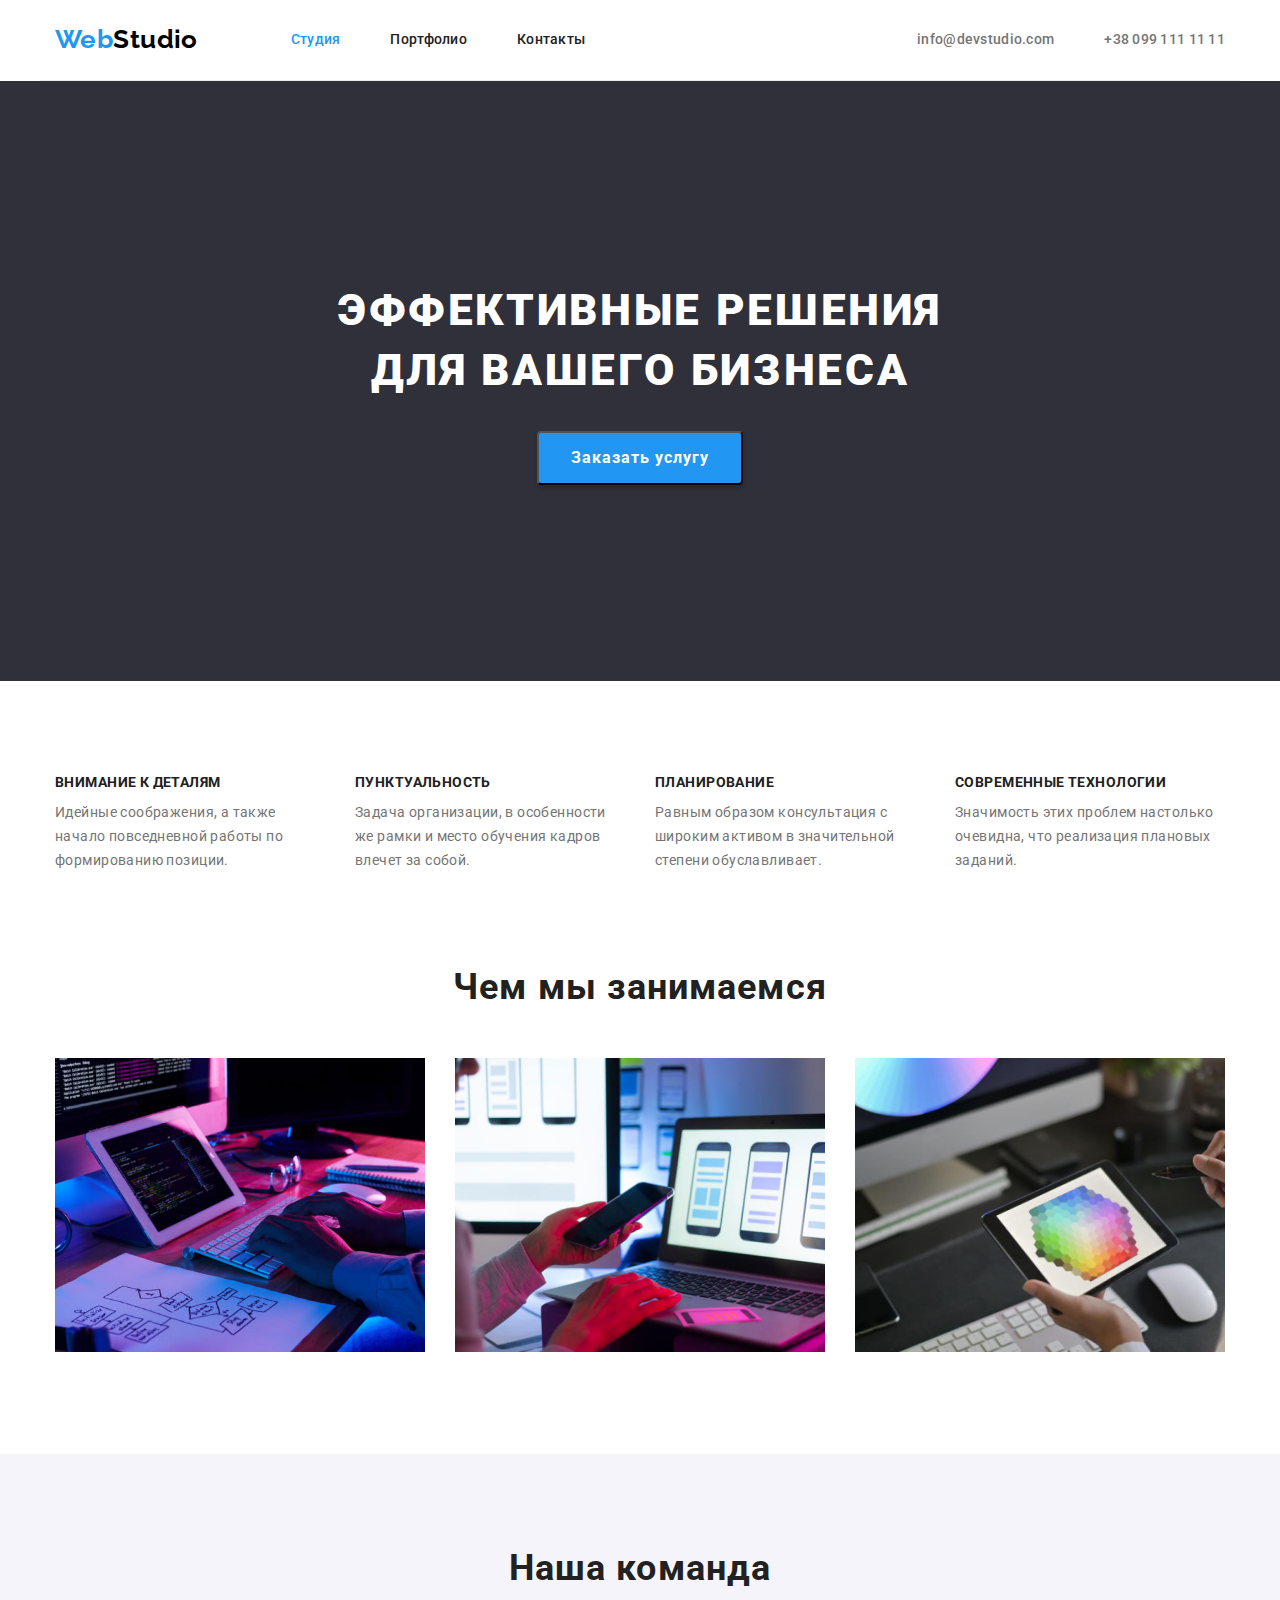
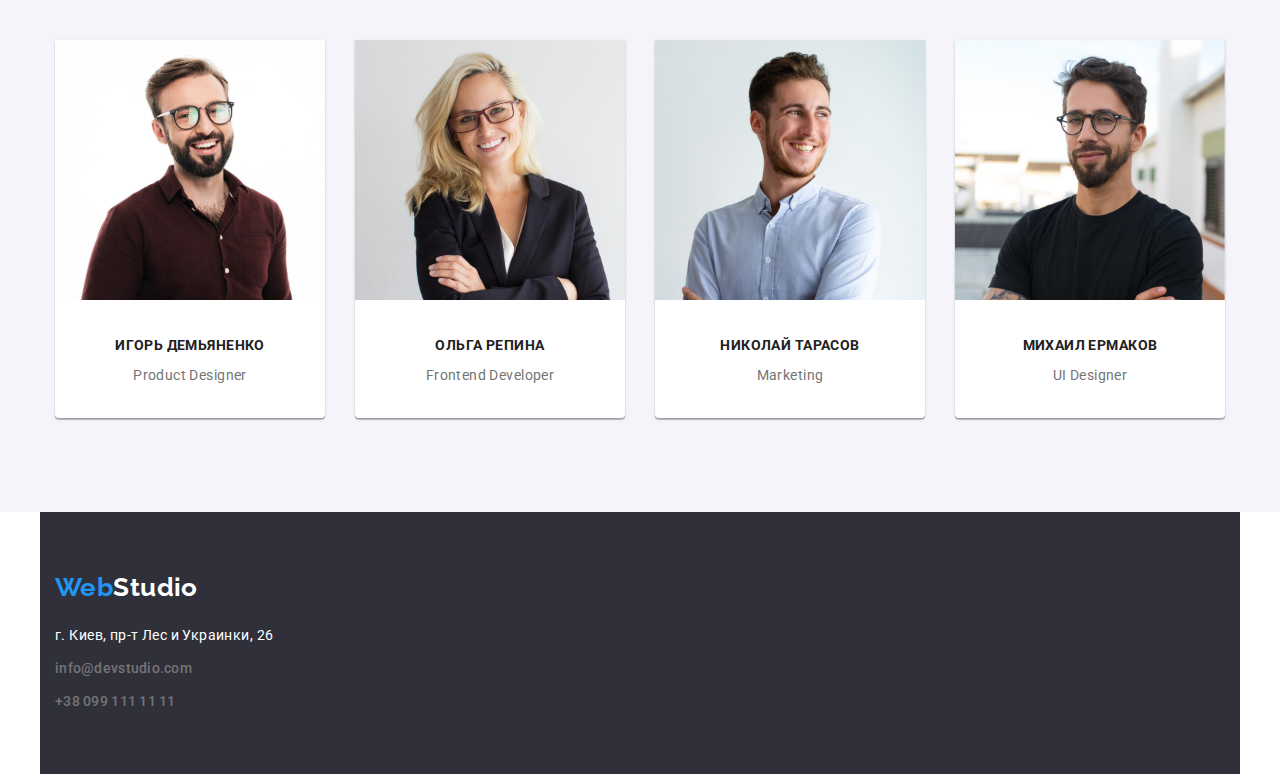
==== index.html @ df0e6561 "копия 3ей готовой домашки" ====
<!DOCTYPE html>
<html lang="ru">
  <head>
    <!-- head info -->
    <meta charset="utf-8" />
    <meta name="description" content="webstudio" />
    <title>Web Studio (version 2.1)</title>
    <link rel="preconnect" href="https://fonts.googleapis.com" />
    <link rel="preconnect" href="https://fonts.gstatic.com" crossorigin />
    <link
      href="https://fonts.googleapis.com/css2?family=Raleway:wght@700&family=Roboto:wght@400;500;700;900&display=swap"
      rel="stylesheet"
    />
    <link
      rel="stylesheet"
      href="https://cdnjs.cloudflare.com/ajax/libs/modern-normalize/1.1.0/modern-normalize.css"
      integrity="sha512-Y0MM+V6ymRKN2zStTqzQ227DWhhp4Mzdo6gnlRnuaNCbc+YN/ZH0sBCLTM4M0oSy9c9VKiCvd4Jk44aCLrNS5Q=="
      crossorigin="anonymous"
      referrerpolicy="no-referrer"
    />
    <link rel="stylesheet" href="css/style.css" />
  </head>
  <body>
    <!-- header -->
    <header class="header container">
      <a href="./index.html" class="logo"
        ><span class="logo-item">Web</span>Studio</a
      >
      <nav class="site-nav">
        <ul class="list nav-panel">
          <li class="item">
            <a class="link currentLink" href="./index.html">Студия</a>
          </li>
          <li class="item">
            <a class="link" href="./portfolio.html">Портфолио</a>
          </li>
          <li class="item"><a class="link" href="">Контакты</a></li>
        </ul>
      </nav>
      <ul class="contact list">
        <!-- Ссылка на адрес электронной почты  -->
        <li class="item">
          <a class="mail-link" href="malito:info@devstudio.com"
            >info@devstudio.com</a
          >
        </li>
        <!-- Ссылка на телефонный номер -->
        <li class="item">
          <a class="tel-link" href="tel:+380961111111">+38 099 111 11 11</a>
        </li>
      </ul>
    </header>
    <!-- герой-->
    <main>
      <section class="hero">
        <h1 class="hero-title">
          Эффективные решения <br />
          для вашего бизнеса
        </h1>
        <button type="button" class="button-primary cursors">
          Заказать услугу
        </button>
      </section>
      <!-- main goal -->
      <section class="section-goal">
        <div class="container">
          <ul class="main-goal list">
            <li class="item">
              <h3 class="goal section-title">Внимание к деталям</h3>
              <p class="text">
                Идейные соображения, а также начало повседневной работы по
                формированию позиции.
              </p>
            </li>
            <li class="item">
              <h3 class="section-title">Пунктуальность</h3>
              <p class="text">
                Задача организации, в особенности же рамки и место обучения
                кадров влечет за собой.
              </p>
            </li>
            <li class="item">
              <h3 class="section-title">Планирование</h3>
              <p class="text">
                Равным образом консультация с широким активом в значительной
                степени обуславливает.
              </p>
            </li>
            <li class="item">
              <h3 class="section-title">Современные технологии</h3>
              <p class="text">
                Значимость этих проблем настолько очевидна, что реализация
                плановых заданий.
              </p>
            </li>
          </ul>
        </div>
      </section>
      <!-- presentation-->
      <section class="section presentation-section">
        <div class="container">
          <h2 class="section-title our-work">Чем мы занимаемся</h2>
          <ul class="image-card list">
            <li class="item">
              <img
                class="card-image"
                src="images/img-1.jpg"
                alt="img-1"
                width="370"
                height="294"
              />
            </li>
            <li class="item">
              <img
                class="card-image"
                src="images/img-2.jpg"
                alt="img-2"
                width="370"
                height="294"
              />
            </li>
            <li class="item">
              <img
                class="card-image"
                src="images/img-3.jpg"
                alt="img-3"
                width="370"
                height="294"
              />
            </li>
          </ul>
        </div>
      </section>
      <!-- our team-->
      <section class="section-our-team">
        <div class="container">
          <h2 class="section-title our-team">Наша команда</h2>
          <ul class="list-team list">
            <li class="item">
              <img
                class="card-image"
                src="images/img-4.jpg"
                alt="img-4"
                width="270"
                height="260"
              />
              <div class="staff-member">
                <h3 class="section-title staff">Игорь Демьяненко</h3>
                <p class="job">Product Designer</p>
              </div>
            </li>
            <li class="item">
              <img
                class="card-image"
                src="images/img-5.jpg"
                alt="img-5"
                width="270"
                height="260"
              />
              <div class="staff-member">
                <h3 class="section-title staff">Ольга Репина</h3>
                <p class="job">Frontend Developer</p>
              </div>
            </li>
            <li class="item">
              <img
                class="card-image"
                src="images/img-6.jpg"
                alt="img-6"
                width="270"
                height="260"
              />
              <div class="staff-member">
                <h3 class="section-title staff">Николай Тарасов</h3>
                <p class="job">Marketing</p>
              </div>
            </li>
            <li class="item">
              <img
                class="card-image"
                src="images/img-7.jpg"
                alt="img-7"
                width="270"
                height="260"
              />
              <div class="staff-member">
                <h3 class="section-title staff">Михаил Ермаков</h3>
                <p class="job">UI Designer</p>
              </div>
            </li>
          </ul>
        </div>
      </section>
    </main>
    <!-- Page footer-->
    <footer class="info container">
      <div>
        <div class="footer-logo">
          <a href="./index.html" class="logo"
            ><span class="logo-item">Web</span
            ><span class="logo-footer">Studio</span></a
          >
        </div>
        <!-- adress-->
        <address class="address">г. Киев, пр-т Лес и Украинки, 26</address>
        <ul class="footer-contact list">
          <!-- Ссылка на адрес электронной почты  -->
          <li class="item">
            <a class="mail-link" href="malito:info@devstudio.com"
              >info@devstudio.com</a
            >
          </li>
          <!-- Ссылка на телефонный номер -->
          <li class="item">
            <a class="tel-link" href="tel:+380961111111">+38 099 111 11 11</a>
          </li>
        </ul>
      </div>
    </footer>
  </body>
</html>
---- css/style.css ----
/* цвет фона #F5F4FA */
/* цвет хедера */
/* вторичный цвет фона #F5F4FA */
/* цвет фона акцента #2F303A */
/* цвет основного текста  #757575*/
/* вторичный цвет текста  #212121* , для лого цвет #000000/
/* цвет текста - белый #FFFFFF */
/* акцент #2196F3 */

html {
  box-sizing: border-box;
}

*,
*::before,
*::after {
  box-sizing: inherit;
}

:root {
  --primary-text-color: #757575;
  --title-text-color: #212121;
  --accent-color: #2196f3;
  --primary-white-color: #ffffff;
  --background-color-accent: #2f303a;
  --background-color-main: #f5f4fa;
}

body {
  font-family: Roboto, sans-serif;
  font-size: 14px;
  line-height: 1.71;
  letter-spacing: 0.03em;
  color: #757575;
}

h1,
h2,
h3,
h4,
h5,
p {
  margin-top: 0;
  margin-bottom: 0;
}

.container {
  width: 1200px;
  padding-left: 15px;
  padding-right: 15px;
  margin-right: auto;
  margin-left: auto;
  /* outline: 2px solid coral; */
}

.list {
  padding: 0;
  margin: 0;
  list-style: none;
  text-decoration: none;
}

.cursors {
  cursor: pointer;
}
/* -------------------------------------------pages------------------------------------ */
.logo {
  font-family: Raleway;
  font-weight: 700;
  font-size: 26px;
  line-height: 1.2;
  text-decoration: none;
  color: #000000;
}

.logo-item {
  color: var(--accent-color);
}

.header {
  display: flex;
  align-items: center;
  border-bottom-width: 1px;
  border-bottom-style: solid;
  border-bottom-color: #ececec;
  background-color: #fff;
}

.webstudio-button {
  font-size: 26px;
  line-height: auto;
}

/* --------------------------------------------site-nav---------------------------------- */

.site-nav {
  margin-left: 93px;
}

.site-nav .link {
  display: block;
  padding-top: 32px;
  padding-bottom: 32px;

  color: var(--title-text-color);
  font-weight: 500;
  font-size: 14px;
  line-height: 1.14;
  letter-spacing: 0.02em;
  text-decoration: none;
}

.site-nav .link:hover,
.site-nav .link:focus {
  color: var(--accent-color);
}

.nav-panel {
  display: flex;
  /* outline: solid greenyellow; */
}

.nav-panel .item {
  /* outline: 1px solid salmon; */
}

.nav-panel .item + .item {
  margin-left: 50px;
}

.link.currentLink {
  color: var(--accent-color);
}

.contact {
  display: flex;
  margin-left: auto;
  /* outline: solid #2196f3; */
}

.contact .item + .item {
  margin-left: 50px;
}

.contact .mail-link,
.contact .tel-link {
  font-weight: 500;
  font-size: 14px;
  line-height: 1.14;
  letter-spacing: 0.02em;
  text-decoration: none;
  color: var(--primary-text-color);
}

.contact .mail-link:hover,
.contact .mail-link:focus,
.contact .tel-link:hover,
.contact .tel-link:focus {
  color: var(--accent-color);
}

/* ------------------------------------------main web студия------------------------------ */
.hero {
  padding-top: 200px;
  padding-bottom: 280px;
  height: 600px;
  text-align: center;
  background-color: var(--background-color-accent);
  /* outline: solid red; */
}
/* hero title web */
.hero-title {
  width: auto;
  margin-bottom: 30px;
  font-weight: 900;
  font-size: 44px;
  line-height: 1.36;
  text-align: center;
  letter-spacing: 0.06em;
  text-transform: uppercase;
  color: #ffffff;
}

.section-goal {
  padding-top: 94px;
}

/* основная секция на веб и портфолио */
.section-title {
  margin-bottom: 10px;
  font-weight: 700;
  font-size: 14px;
  line-height: 1.14;
  letter-spacing: 0.03em;
  text-transform: uppercase;
  color: var(--title-text-color);
}

/* section-title our-work */
.section-title.our-work {
  margin-bottom: 50px;
  width: auto;
  top: 969px;
  left: 612px;
  font-weight: 700;
  font-size: 36px;
  line-height: 1.16;
  text-align: center;
  text-transform: none;
}

/* кнопка web студия - заказать услуги*/
.hero .button-primary {
  padding-top: 10px;
  padding-right: 32px;
  padding-bottom: 10px;
  padding-left: 32px;

  font-family: inherit;
  font-weight: 700;
  font-size: 16px;
  line-height: 1.87;
  letter-spacing: 0.06em;
  text-decoration: none;
  align-items: center;
  border-radius: 4px;
  box-shadow: 0px 4px 4px rgba(0, 0, 0, 0.15);
  color: var(--primary-white-color);
  background-color: var(--accent-color);
}

.main-goal {
  display: flex;
}

.main-goal .item {
  margin-right: 30px;
  width: 270px;
}

.main-goal .item:last-child {
  margin-right: 0;
}

.text {
  margin-top: 0;
}

.presentation-section {
  padding-top: 94px;
  padding-bottom: 94px;
}

.our-team {
  /* outline: solid orange; */
}

.section-our-team {
  padding-top: 94px;
  padding-bottom: 94px;
  background-color: var(--background-color-main);
}

.section-title.our-team {
  margin-bottom: 50px;
  width: auto;
  font-weight: 700;
  font-size: 36px;
  line-height: 1.16;
  text-align: center;
  letter-spacing: 0.03em;
  text-transform: none;
}

.image-card,
.list-team {
  display: flex;
  justify-content: center;
}

.image-card .item {
  margin-right: 30px;
}

.image-card .item:last-child {
  margin-right: 0;
}

.list-team .item {
  background-color: var(--primary-white-color);
}

.staff {
  text-align: center;
}

.job {
  margin-top: 10px;
  text-align: center;
}

.list-team .item {
  margin-right: 30px;
  box-shadow: 0px 1px 3px rgba(0, 0, 0, 0.12), 0px 1px 1px rgba(0, 0, 0, 0.14),
    0px 2px 1px rgba(0, 0, 0, 0.2);
  border-radius: 0px 0px 4px 4px;
}

.list-team .item:last-child {
  margin-right: 0;
}

.staff-member {
  padding-top: 30px;
  padding-bottom: 30px;
}

/* -----------------------------------------main portfolio-------------------------------- */
.portfolio-section {
  padding-top: 94px;
  padding-bottom: 94px;
}

.hero-title-portfolio {
  text-align: center;
}

.filtr-our-product {
  text-decoration: none;
}

/* кнопки portfolio */
.btn-filtr {
  margin-bottom: 50px;
  display: flex;
  justify-content: center;
}
.btn-filtr .btn.current {
  color: var(--primary-white-color);
  background-color: var(--accent-color);
  box-shadow: 0px 3px 1px rgba(0, 0, 0, 0.1), 0px 1px 2px rgba(0, 0, 0, 0.08),
    0px 2px 2px rgba(0, 0, 0, 0.12);
}

.btn-filtr .btn {
  font-weight: 500;
  font-size: 16px;
  line-height: 1.62;
  text-align: center;
  letter-spacing: 0.03em;
  color: #212121;
}

.btn-filtr .btn:hover,
.btn-filtr .btn:focus {
  color: var(--accent-color);
}

.btn-filtr .btn.current:hover,
.btn-filtr .btn.current:focus {
  background-color: var(--primary-white-color);
}

.btn-filtr .item + .item {
  margin-left: 8px;
}

.cursors.btn {
  border-radius: 4px;
  padding-right: 22px;
  padding-left: 22px;
  padding-top: 6px;
  padding-bottom: 6px;
  border: none;
}

.feature-list {
  display: flex;
  flex-wrap: wrap;
  justify-content: center;
}

.element {
  width: 370px;
  margin-right: 30px;
  margin-bottom: 30px;
}

.element:nth-child(3n) {
  margin-right: 0;
}

.element:nth-last-child(-n + 3) {
  margin-bottom: 0;
}

.item-product {
  padding-top: 20px;
  padding-bottom: 20px;
  padding-left: 24px;
  padding-right: 24px;
  border-left: 1px solid #eeeeee;
  border-right: 1px solid #eeeeee;
  border-bottom: 1px solid #eeeeee;
}

.product-name {
  margin-bottom: 4px;
  font-weight: 700;
  font-size: 18px;
  line-height: 2;
  letter-spacing: 0.06em;
  text-decoration: none;
  color: #212121;
}

.application-area {
  font-family: Roboto;
  font-size: 16px;
  line-height: 1.87;
  color: #757575;
}

/* ---------------------------------------footer info------------------------------------*/
.info {
  /* outline: solid crimson; */
  padding-top: 60px;
  padding-bottom: 60px;
  background: var(--background-color-accent);
}

.footer-logo {
  margin-bottom: 20px;
}

.address {
  margin-bottom: 9px;
  font-size: 14px;
  line-height: 1.71;
  font-style: normal;
  color: var(--primary-white-color);
}

.logo-footer {
  color: var(--primary-white-color);
}

.footer-contact .mail-link,
.footer-contact .tel-link {
  font-weight: 500;
  font-size: 14px;
  line-height: 1.14;
  letter-spacing: 0.02em;
  text-decoration: none;
  color: var(--primary-text-color);
}

.footer-contact .mail-link:hover,
.footer-contact .mail-link:focus,
.footer-contact .tel-link:hover,
.footer-contact .tel-link:focus {
  color: var(--accent-color);
}

.footer-contact .item:nth-last-child(2) {
  margin-bottom: 9px;
}
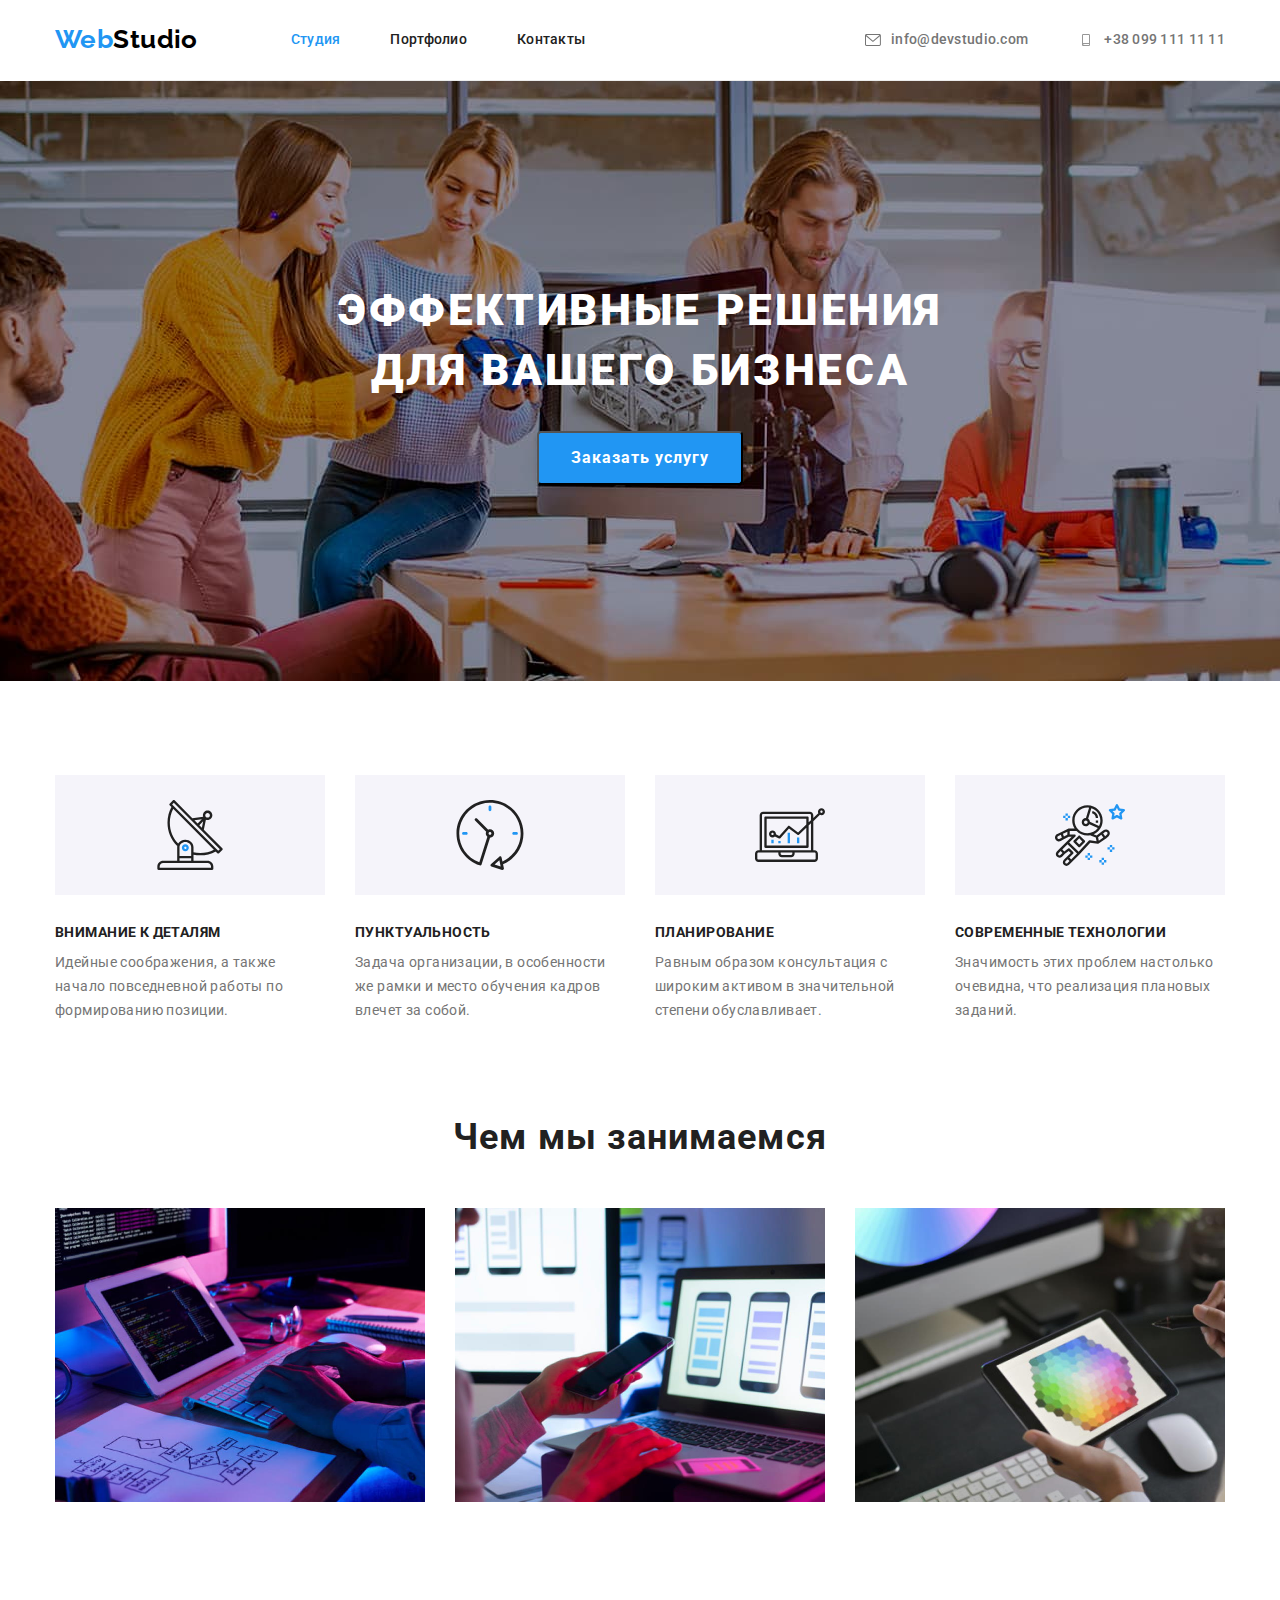
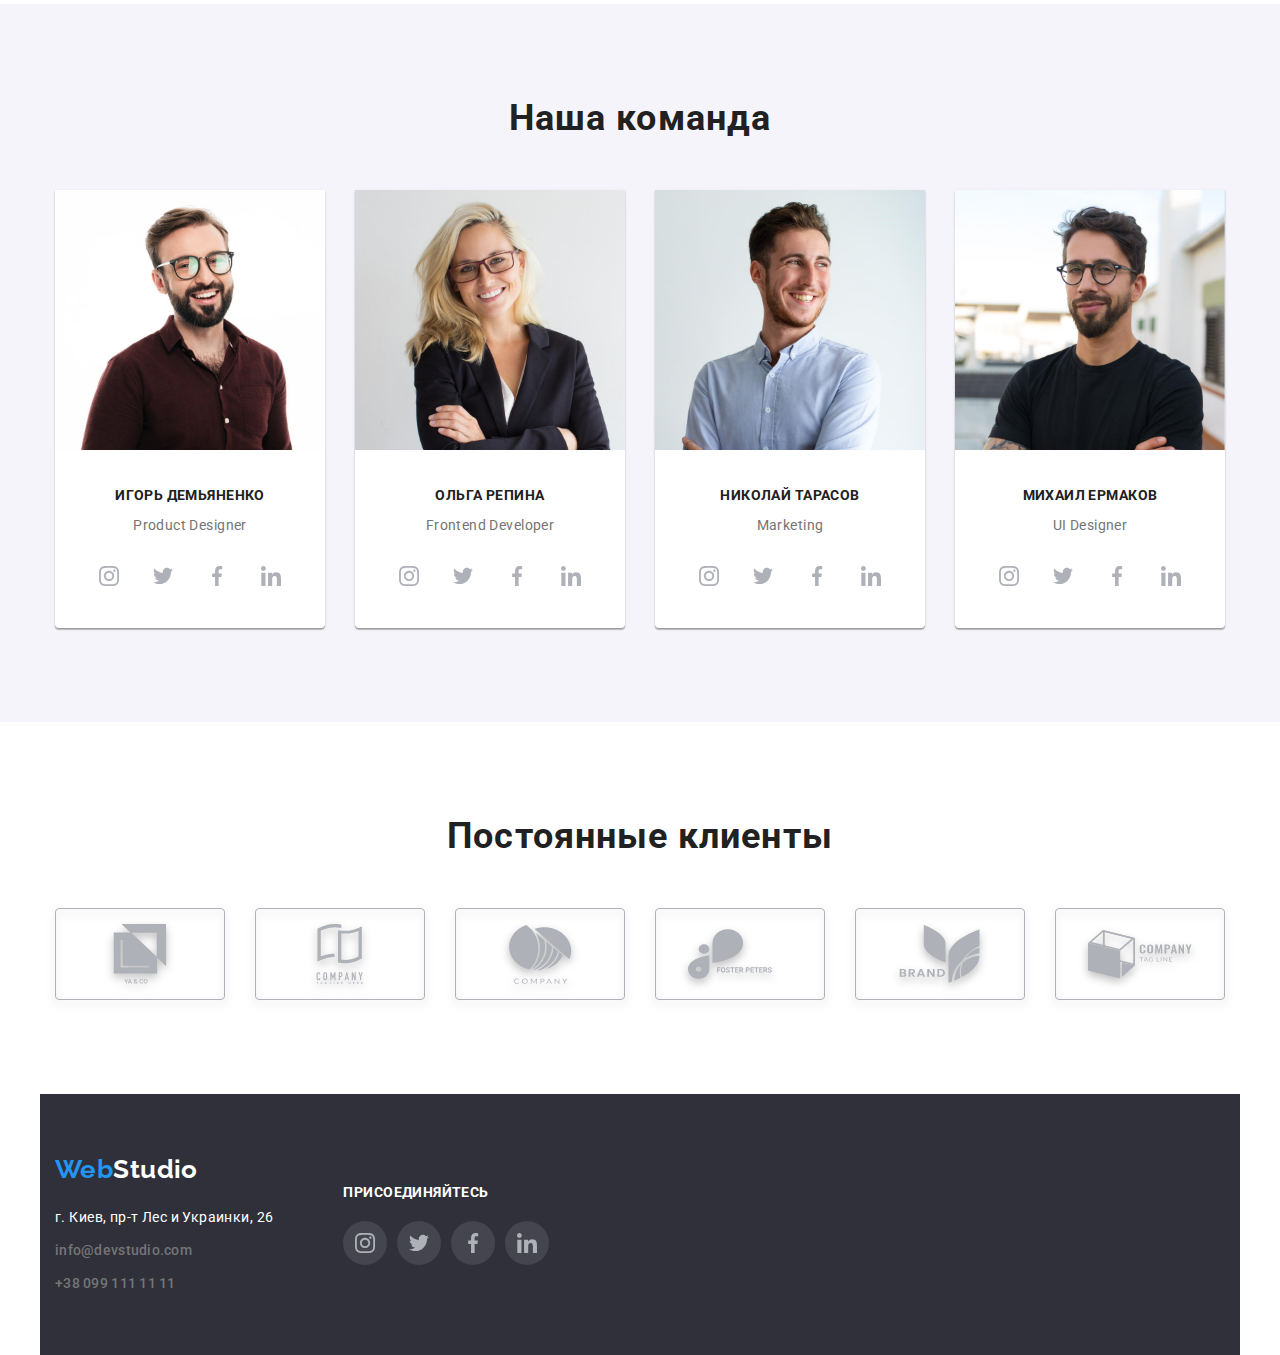
==== commit e60f1ff4: "Основная часть 4 домашки" ====
--- a/index.html
+++ b/index.html
@@ -40,13 +40,19 @@
       <ul class="contact list">
         <!-- Ссылка на адрес электронной почты  -->
         <li class="item">
-          <a class="mail-link" href="malito:info@devstudio.com"
-            >info@devstudio.com</a
-          >
+          <a class="mail-link" href="malito:info@devstudio.com">
+            <svg class="icon-envelope">
+              <use href="./images/icons.svg#icon-envelope"></use>
+            </svg>info@devstudio.com</a>
         </li>
         <!-- Ссылка на телефонный номер -->
         <li class="item">
-          <a class="tel-link" href="tel:+380961111111">+38 099 111 11 11</a>
+          <a class="tel-link" href="tel:+380961111111">
+            <svg class="icon-envelope">
+              <use href="./images/icons.svg#icon-smartphone"></use>
+            </svg>
+            +38 099 111 11 11</a
+          >
         </li>
       </ul>
     </header>
@@ -63,9 +69,14 @@
       </section>
       <!-- main goal -->
       <section class="section-goal">
-        <div class="container">
+        <div class="container">          
           <ul class="main-goal list">
             <li class="item">
+              <div class="icon-main-goal">
+                <svg class="icon">
+                  <use href="./images/icons.svg#icon-antenna"></use>
+                </svg>
+              </div>
               <h3 class="goal section-title">Внимание к деталям</h3>
               <p class="text">
                 Идейные соображения, а также начало повседневной работы по
@@ -73,6 +84,11 @@
               </p>
             </li>
             <li class="item">
+              <div class="icon-main-goal">
+                <svg class="icon">
+                  <use href="./images/icons.svg#icon-clock"></use>
+                </svg>
+              </div>
               <h3 class="section-title">Пунктуальность</h3>
               <p class="text">
                 Задача организации, в особенности же рамки и место обучения
@@ -80,6 +96,11 @@
               </p>
             </li>
             <li class="item">
+              <div class="icon-main-goal">
+                <svg class="icon">
+                  <use href="./images/icons.svg#icon-diagram"></use>
+                </svg>
+              </div>
               <h3 class="section-title">Планирование</h3>
               <p class="text">
                 Равным образом консультация с широким активом в значительной
@@ -87,6 +108,11 @@
               </p>
             </li>
             <li class="item">
+              <div class="icon-main-goal">
+                <svg class="icon">
+                  <use href="./images/icons.svg#icon-astronaut"></use>
+                </svg>
+              </div>
               <h3 class="section-title">Современные технологии</h3>
               <p class="text">
                 Значимость этих проблем настолько очевидна, что реализация
@@ -97,7 +123,7 @@
         </div>
       </section>
       <!-- presentation-->
-      <section class="section presentation-section">
+      <section class="presentation-section">
         <div class="container">
           <h2 class="section-title our-work">Чем мы занимаемся</h2>
           <ul class="image-card list">
@@ -148,6 +174,28 @@
                 <h3 class="section-title staff">Игорь Демьяненко</h3>
                 <p class="job">Product Designer</p>
               </div>
+              <ul class="list-team-network list">
+                <li class="network">
+                  <a class="network-link" href=""><svg class="icon">
+                    <use href="./images/icons.svg#icon-instagram"></use>
+                  </svg></a>                  
+                </li>
+                <li class="network">
+                  <a class="network-link" href=""><svg class="icon">
+                    <use href="./images/icons.svg#icon-twitter"></use>
+                  </svg></a>
+                </li>
+                <li class="network">
+                  <a class="network-link" href=""><svg class="icon">
+                    <use href="./images/icons.svg#icon-facebook"></use>
+                  </svg></a>
+                </li>
+                <li class="network">
+                  <a class="network-link" href=""><svg class="icon">
+                    <use href="./images/icons.svg#icon-linkedin"></use>
+                  </svg></a>
+                </li>
+              </ul>
             </li>
             <li class="item">
               <img
@@ -161,6 +209,28 @@
                 <h3 class="section-title staff">Ольга Репина</h3>
                 <p class="job">Frontend Developer</p>
               </div>
+              <ul class="list-team-network list">
+                <li class="network">
+                  <a class="network-link" href=""><svg class="icon">
+                    <use href="./images/icons.svg#icon-instagram"></use>
+                  </svg></a>                  
+                </li>
+                <li class="network">
+                  <a class="network-link" href=""><svg class="icon">
+                    <use href="./images/icons.svg#icon-twitter"></use>
+                  </svg></a>
+                </li>
+                <li class="network">
+                  <a class="network-link" href=""><svg class="icon">
+                    <use href="./images/icons.svg#icon-facebook"></use>
+                  </svg></a>
+                </li>
+                <li class="network">
+                  <a class="network-link" href=""><svg class="icon">
+                    <use href="./images/icons.svg#icon-linkedin"></use>
+                  </svg></a>
+                </li>
+              </ul>
             </li>
             <li class="item">
               <img
@@ -174,6 +244,28 @@
                 <h3 class="section-title staff">Николай Тарасов</h3>
                 <p class="job">Marketing</p>
               </div>
+              <ul class="list-team-network list">
+                <li class="network">
+                  <a class="network-link" href=""><svg class="icon">
+                    <use href="./images/icons.svg#icon-instagram"></use>
+                  </svg></a>                  
+                </li>
+                <li class="network">
+                  <a class="network-link" href=""><svg class="icon">
+                    <use href="./images/icons.svg#icon-twitter"></use>
+                  </svg></a>
+                </li>
+                <li class="network">
+                  <a class="network-link" href=""><svg class="icon">
+                    <use href="./images/icons.svg#icon-facebook"></use>
+                  </svg></a>
+                </li>
+                <li class="network">
+                  <a class="network-link" href=""><svg class="icon">
+                    <use href="./images/icons.svg#icon-linkedin"></use>
+                  </svg></a>
+                </li>
+              </ul>
             </li>
             <li class="item">
               <img
@@ -187,10 +279,64 @@
                 <h3 class="section-title staff">Михаил Ермаков</h3>
                 <p class="job">UI Designer</p>
               </div>
+              <ul class="list-team-network list">
+                <li class="network">
+                  <a class="network-link" href=""><svg class="icon">
+                    <use href="./images/icons.svg#icon-instagram"></use>
+                  </svg></a>                  
+                </li>
+                <li class="network">
+                  <a class="network-link" href=""><svg class="icon">
+                    <use href="./images/icons.svg#icon-twitter"></use>
+                  </svg></a>
+                </li>
+                <li class="network">
+                  <a class="network-link" href=""><svg class="icon">
+                    <use href="./images/icons.svg#icon-facebook"></use>
+                  </svg></a>
+                </li>
+                <li class="network">
+                  <a class="network-link" href=""><svg class="icon">
+                    <use href="./images/icons.svg#icon-linkedin"></use>
+                  </svg></a>
+                </li>
+              </ul>
             </li>
           </ul>
         </div>
       </section>
+      <section class="client-section">
+        <div class="container">
+        <h2 class="section-title our-client">Постоянные клиенты</h2>
+        <ul class="client list">
+          <li class="item">
+            <a class="company-link" href="">
+              <svg class="icon">
+                    <use href="./images/icons.svg#icon-yaco"></use>
+                  </svg></a></li>
+          <li class="item"><a class="company-link" href="">
+              <svg class="icon">
+                    <use href="./images/icons.svg#icon-tagline"></use>
+                  </svg></a></li>
+          <li class="item"><a class="company-link" href="">
+              <svg class="icon">
+                    <use href="./images/icons.svg#icon-company"></use>
+                  </svg></a></li>
+          <li class="item"><a class="company-link" href="">
+              <svg class="icon">
+                    <use href="./images/icons.svg#icon-foster"></use>
+                  </svg></a></li>
+          <li class="item"><a class="company-link" href="">
+              <svg class="icon">
+                    <use href="./images/icons.svg#icon-brand"></use>
+                  </svg></a></li>
+          <li class="item"><a class="company-link" href="">
+              <svg class="icon">
+                    <use href="./images/icons.svg#icon-company-2"></use>
+                  </svg></a></li>
+        </ul>
+      </section>
+      </div>
     </main>
     <!-- Page footer-->
     <footer class="info container">
@@ -216,6 +362,31 @@
           </li>
         </ul>
       </div>
+      <div class="footer-net">
+        <h2 class="footer-title">Присоединяйтесь</h2>
+        <ul class="footer-network-list list">
+          <li class="footer-network">
+            <a class="network-link" href=""><svg class="icon">
+              <use href="./images/icons.svg#icon-instagram"></use>
+            </svg></a>                  
+          </li>
+          <li class="footer-network">
+            <a class="network-link" href=""><svg class="icon">
+              <use href="./images/icons.svg#icon-twitter"></use>
+            </svg></a>
+          </li>
+          <li class="footer-network">
+            <a class="network-link" href=""><svg class="icon">
+              <use href="./images/icons.svg#icon-facebook"></use>
+            </svg></a>
+          </li>
+          <li class="footer-network">
+            <a class="network-link" href=""><svg class="icon">
+              <use href="./images/icons.svg#icon-linkedin"></use>
+            </svg></a>
+          </li>
+        </ul>
+      </div>      
     </footer>
   </body>
 </html>
--- a/css/style.css
+++ b/css/style.css
@@ -117,11 +117,6 @@
 
 .nav-panel {
   display: flex;
-  /* outline: solid greenyellow; */
-}
-
-.nav-panel .item {
-  /* outline: 1px solid salmon; */
 }
 
 .nav-panel .item + .item {
@@ -135,7 +130,6 @@
 .contact {
   display: flex;
   margin-left: auto;
-  /* outline: solid #2196f3; */
 }
 
 .contact .item + .item {
@@ -144,12 +138,27 @@
 
 .contact .mail-link,
 .contact .tel-link {
+  display: flex;
+  align-items: center;
+  justify-content: center;
   font-weight: 500;
   font-size: 14px;
   line-height: 1.14;
   letter-spacing: 0.02em;
   text-decoration: none;
   color: var(--primary-text-color);
+  fill: var(--primary-text-color);
+}
+.icon-envelope {
+  width: 16px;
+  height: 12px;
+  margin-right: 10px;
+}
+
+.icon-smartphone {
+  width: 10px;
+  height: 16px;
+  margin-right: 10px;
 }
 
 .contact .mail-link:hover,
@@ -157,6 +166,7 @@
 .contact .tel-link:hover,
 .contact .tel-link:focus {
   color: var(--accent-color);
+  fill: var(--accent-color);
 }
 
 /* ------------------------------------------main web студия------------------------------ */
@@ -165,8 +175,9 @@
   padding-bottom: 280px;
   height: 600px;
   text-align: center;
-  background-color: var(--background-color-accent);
-  /* outline: solid red; */
+  background-image: url("../images/hero-img.jpg");
+  background-repeat: no-repeat;
+  background-position: 50% 50%;
 }
 /* hero title web */
 .hero-title {
@@ -229,10 +240,32 @@
   background-color: var(--accent-color);
 }
 
+.button-primary:hover {
+  color: var(--title-text-color);
+  background-color: var(--primary-white-color);
+}
+
+/* ------icon - main goal------ */
 .main-goal {
   display: flex;
 }
 
+.icon-main-goal {
+  display: flex;
+  justify-content: center;
+  align-items: center;
+  width: 270px;
+  height: 120px;
+  background-color: var(--background-color-main);
+  margin-bottom: 30px;
+}
+
+.icon-main-goal .icon {
+  width: 70px;
+  height: 70px;
+}
+
+/* --------main-goal text-------- */
 .main-goal .item {
   margin-right: 30px;
   width: 270px;
@@ -249,10 +282,6 @@
 .presentation-section {
   padding-top: 94px;
   padding-bottom: 94px;
-}
-
-.our-team {
-  /* outline: solid orange; */
 }
 
 .section-our-team {
@@ -312,7 +341,102 @@
 
 .staff-member {
   padding-top: 30px;
+  padding-bottom: 16px;
+}
+
+/*  -----------------------Социальные сети SVG-icon---------------------- */
+
+.list-team-network {
+  display: flex;
+  justify-content: center;
   padding-bottom: 30px;
+}
+
+.list-team .network {
+  margin-right: 10px;
+}
+
+.list-team .network:last-child {
+  margin-right: 0;
+}
+
+.network-link {
+  display: flex;
+  width: 44px;
+  height: 44px;
+  border-radius: 50%;
+  justify-content: center;
+  align-items: center;
+  fill: #afb1b8;
+}
+
+.network .icon {
+  display: flex;
+  width: 20px;
+  height: 20px;
+}
+
+.network-link:hover {
+  background-color: var(--accent-color);
+  fill: var(--primary-white-color);
+}
+
+/* -------------------------секция Постоянные клиенты------------------------- */
+.client-section {
+  padding-top: 94px;
+  padding-bottom: 94px;
+}
+
+.section-title.our-client {
+  margin-bottom: 50px;
+  width: auto;
+  font-weight: 700;
+  font-size: 36px;
+  line-height: 1.16;
+  text-align: center;
+  letter-spacing: 0.03em;
+  text-transform: none;
+}
+
+.client {
+  display: flex;
+  justify-content: center;
+  align-items: center;
+  /* outline: 1px solid green; */
+}
+
+.company-link {
+  display: flex;
+  justify-content: center;
+  align-items: center;
+  padding: 16px 32px;
+  width: 170px;
+  height: 92px;
+  border: 1px solid #afb1b8;
+  filter: drop-shadow(0px 4px 4px rgba(0, 0, 0, 0.25));
+  border-radius: 4px;
+}
+
+.company-link .icon {
+  display: block;
+  width: 106px;
+  height: 60px;
+  fill: #afb1b8;
+}
+
+.client .item {
+  margin-right: 30px;
+}
+
+.client .item:last-child {
+  margin-right: 0;
+}
+
+.company-link:hover,
+.company-link .icon:hover,
+.company-link .icon:focus {
+  fill: var(--accent-color);
+  border-color: var(--accent-color);
 }
 
 /* -----------------------------------------main portfolio-------------------------------- */
@@ -423,7 +547,8 @@
 
 /* ---------------------------------------footer info------------------------------------*/
 .info {
-  /* outline: solid crimson; */
+  display: flex;
+  align-items: center;
   padding-top: 60px;
   padding-bottom: 60px;
   background: var(--background-color-accent);
@@ -465,3 +590,52 @@
 .footer-contact .item:nth-last-child(2) {
   margin-bottom: 9px;
 }
+
+.footer-net {
+  margin-left: 70px;
+}
+
+.footer-title {
+  margin-bottom: 20px;
+  font-weight: 700;
+  font-size: 14px;
+  line-height: 1.14;
+  letter-spacing: 0.03em;
+  text-transform: uppercase;
+  color: var(--primary-white-color);
+}
+
+.footer-network-list {
+  display: flex;
+  justify-content: center;
+}
+
+.footer-network-list .footer-network {
+  margin-right: 10px;
+}
+
+.footer-network-list .footer-network:last-child {
+  margin-right: 0;
+}
+
+.footer-network-list .network-link {
+  display: flex;
+  width: 44px;
+  height: 44px;
+  border-radius: 50%;
+  justify-content: center;
+  align-items: center;
+  fill: #afb1b8;
+  background-color: #ffffff1a;
+}
+
+.footer-network .icon {
+  display: flex;
+  width: 20px;
+  height: 20px;
+}
+
+.network-link:hover {
+  background-color: var(--accent-color);
+  fill: var(--primary-white-color);
+}
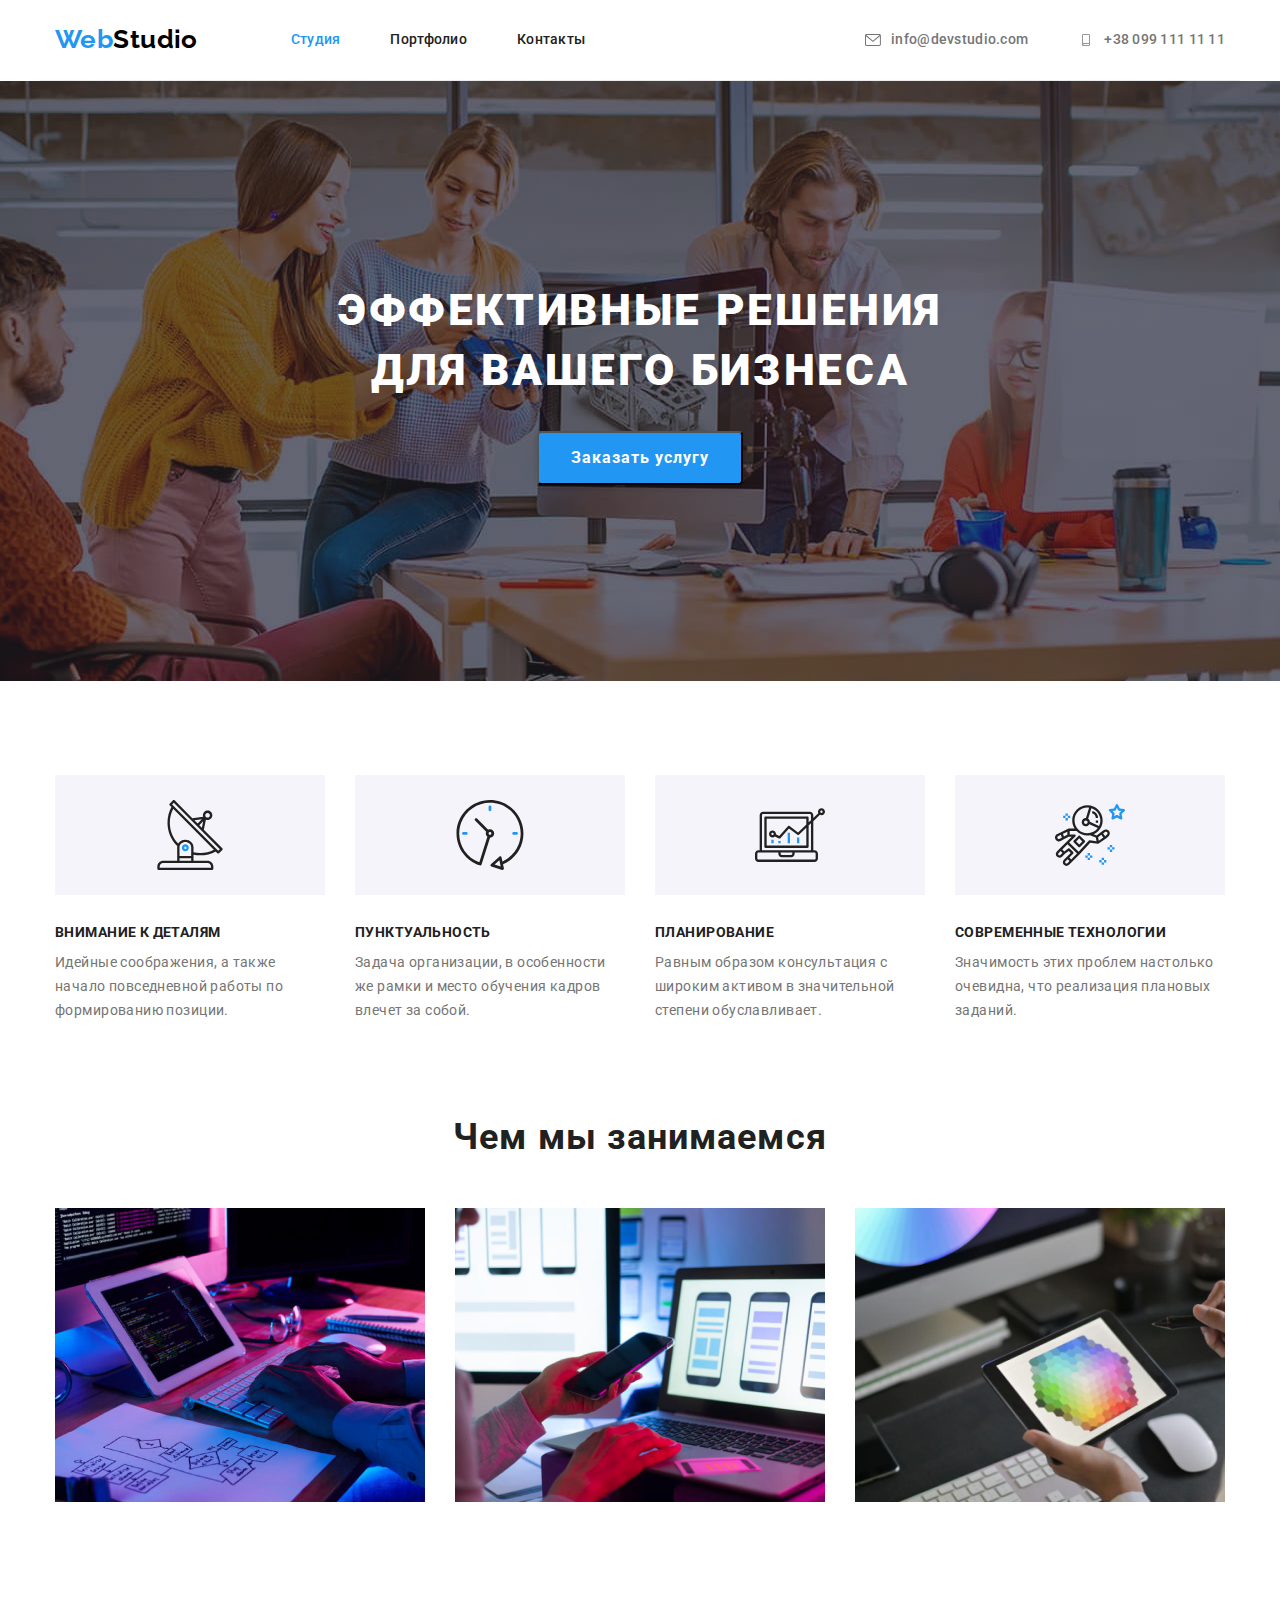
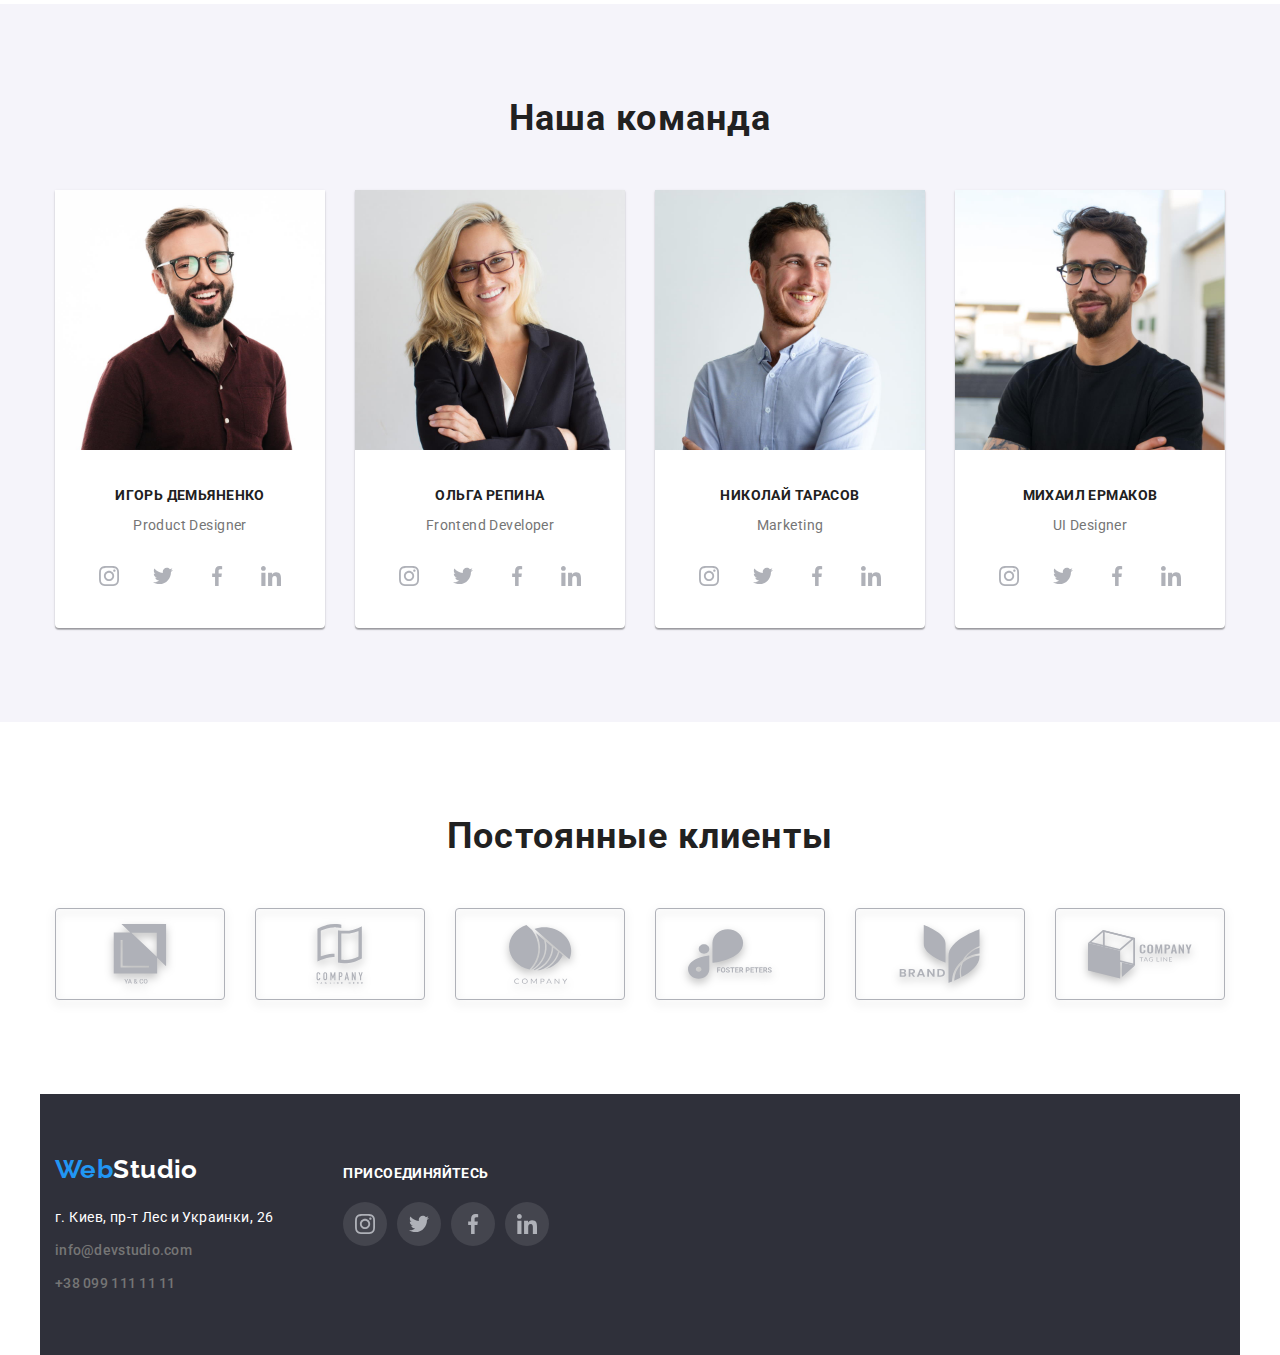
==== commit 9eb4dea2: "На проверку 4ая домашка" ====
--- a/index.html
+++ b/index.html
@@ -43,7 +43,9 @@
           <a class="mail-link" href="malito:info@devstudio.com">
             <svg class="icon-envelope">
               <use href="./images/icons.svg#icon-envelope"></use>
-            </svg>info@devstudio.com</a>
+            </svg>
+            info@devstudio.com</a
+          >
         </li>
         <!-- Ссылка на телефонный номер -->
         <li class="item">
@@ -69,7 +71,7 @@
       </section>
       <!-- main goal -->
       <section class="section-goal">
-        <div class="container">          
+        <div class="container">
           <ul class="main-goal list">
             <li class="item">
               <div class="icon-main-goal">
@@ -176,24 +178,32 @@
               </div>
               <ul class="list-team-network list">
                 <li class="network">
-                  <a class="network-link" href=""><svg class="icon">
-                    <use href="./images/icons.svg#icon-instagram"></use>
-                  </svg></a>                  
-                </li>
-                <li class="network">
-                  <a class="network-link" href=""><svg class="icon">
-                    <use href="./images/icons.svg#icon-twitter"></use>
-                  </svg></a>
-                </li>
-                <li class="network">
-                  <a class="network-link" href=""><svg class="icon">
-                    <use href="./images/icons.svg#icon-facebook"></use>
-                  </svg></a>
-                </li>
-                <li class="network">
-                  <a class="network-link" href=""><svg class="icon">
-                    <use href="./images/icons.svg#icon-linkedin"></use>
-                  </svg></a>
+                  <a class="network-link" href=""
+                    ><svg class="icon">
+                      <use href="./images/icons.svg#icon-instagram"></use>
+                    </svg>
+                  </a>
+                </li>
+                <li class="network">
+                  <a class="network-link" href=""
+                    ><svg class="icon">
+                      <use href="./images/icons.svg#icon-twitter"></use>
+                    </svg>
+                  </a>
+                </li>
+                <li class="network">
+                  <a class="network-link" href=""
+                    ><svg class="icon">
+                      <use href="./images/icons.svg#icon-facebook"></use>
+                    </svg>
+                  </a>
+                </li>
+                <li class="network">
+                  <a class="network-link" href=""
+                    ><svg class="icon">
+                      <use href="./images/icons.svg#icon-linkedin"></use>
+                    </svg>
+                  </a>
                 </li>
               </ul>
             </li>
@@ -211,24 +221,32 @@
               </div>
               <ul class="list-team-network list">
                 <li class="network">
-                  <a class="network-link" href=""><svg class="icon">
-                    <use href="./images/icons.svg#icon-instagram"></use>
-                  </svg></a>                  
-                </li>
-                <li class="network">
-                  <a class="network-link" href=""><svg class="icon">
-                    <use href="./images/icons.svg#icon-twitter"></use>
-                  </svg></a>
-                </li>
-                <li class="network">
-                  <a class="network-link" href=""><svg class="icon">
-                    <use href="./images/icons.svg#icon-facebook"></use>
-                  </svg></a>
-                </li>
-                <li class="network">
-                  <a class="network-link" href=""><svg class="icon">
-                    <use href="./images/icons.svg#icon-linkedin"></use>
-                  </svg></a>
+                  <a class="network-link" href=""
+                    ><svg class="icon">
+                      <use href="./images/icons.svg#icon-instagram"></use>
+                    </svg>
+                  </a>
+                </li>
+                <li class="network">
+                  <a class="network-link" href=""
+                    ><svg class="icon">
+                      <use href="./images/icons.svg#icon-twitter"></use>
+                    </svg>
+                  </a>
+                </li>
+                <li class="network">
+                  <a class="network-link" href=""
+                    ><svg class="icon">
+                      <use href="./images/icons.svg#icon-facebook"></use>
+                    </svg>
+                  </a>
+                </li>
+                <li class="network">
+                  <a class="network-link" href=""
+                    ><svg class="icon">
+                      <use href="./images/icons.svg#icon-linkedin"></use>
+                    </svg>
+                  </a>
                 </li>
               </ul>
             </li>
@@ -246,24 +264,32 @@
               </div>
               <ul class="list-team-network list">
                 <li class="network">
-                  <a class="network-link" href=""><svg class="icon">
-                    <use href="./images/icons.svg#icon-instagram"></use>
-                  </svg></a>                  
-                </li>
-                <li class="network">
-                  <a class="network-link" href=""><svg class="icon">
-                    <use href="./images/icons.svg#icon-twitter"></use>
-                  </svg></a>
-                </li>
-                <li class="network">
-                  <a class="network-link" href=""><svg class="icon">
-                    <use href="./images/icons.svg#icon-facebook"></use>
-                  </svg></a>
-                </li>
-                <li class="network">
-                  <a class="network-link" href=""><svg class="icon">
-                    <use href="./images/icons.svg#icon-linkedin"></use>
-                  </svg></a>
+                  <a class="network-link" href=""
+                    ><svg class="icon">
+                      <use href="./images/icons.svg#icon-instagram"></use>
+                    </svg>
+                  </a>
+                </li>
+                <li class="network">
+                  <a class="network-link" href=""
+                    ><svg class="icon">
+                      <use href="./images/icons.svg#icon-twitter"></use>
+                    </svg>
+                  </a>
+                </li>
+                <li class="network">
+                  <a class="network-link" href=""
+                    ><svg class="icon">
+                      <use href="./images/icons.svg#icon-facebook"></use>
+                    </svg>
+                  </a>
+                </li>
+                <li class="network">
+                  <a class="network-link" href=""
+                    ><svg class="icon">
+                      <use href="./images/icons.svg#icon-linkedin"></use>
+                    </svg>
+                  </a>
                 </li>
               </ul>
             </li>
@@ -281,24 +307,32 @@
               </div>
               <ul class="list-team-network list">
                 <li class="network">
-                  <a class="network-link" href=""><svg class="icon">
-                    <use href="./images/icons.svg#icon-instagram"></use>
-                  </svg></a>                  
-                </li>
-                <li class="network">
-                  <a class="network-link" href=""><svg class="icon">
-                    <use href="./images/icons.svg#icon-twitter"></use>
-                  </svg></a>
-                </li>
-                <li class="network">
-                  <a class="network-link" href=""><svg class="icon">
-                    <use href="./images/icons.svg#icon-facebook"></use>
-                  </svg></a>
-                </li>
-                <li class="network">
-                  <a class="network-link" href=""><svg class="icon">
-                    <use href="./images/icons.svg#icon-linkedin"></use>
-                  </svg></a>
+                  <a class="network-link" href=""
+                    ><svg class="icon">
+                      <use href="./images/icons.svg#icon-instagram"></use>
+                    </svg>
+                  </a>
+                </li>
+                <li class="network">
+                  <a class="network-link" href=""
+                    ><svg class="icon">
+                      <use href="./images/icons.svg#icon-twitter"></use>
+                    </svg>
+                  </a>
+                </li>
+                <li class="network">
+                  <a class="network-link" href=""
+                    ><svg class="icon">
+                      <use href="./images/icons.svg#icon-facebook"></use>
+                    </svg>
+                  </a>
+                </li>
+                <li class="network">
+                  <a class="network-link" href=""
+                    ><svg class="icon">
+                      <use href="./images/icons.svg#icon-linkedin"></use>
+                    </svg>
+                  </a>
                 </li>
               </ul>
             </li>
@@ -307,36 +341,53 @@
       </section>
       <section class="client-section">
         <div class="container">
-        <h2 class="section-title our-client">Постоянные клиенты</h2>
-        <ul class="client list">
-          <li class="item">
-            <a class="company-link" href="">
-              <svg class="icon">
-                    <use href="./images/icons.svg#icon-yaco"></use>
-                  </svg></a></li>
-          <li class="item"><a class="company-link" href="">
-              <svg class="icon">
-                    <use href="./images/icons.svg#icon-tagline"></use>
-                  </svg></a></li>
-          <li class="item"><a class="company-link" href="">
-              <svg class="icon">
-                    <use href="./images/icons.svg#icon-company"></use>
-                  </svg></a></li>
-          <li class="item"><a class="company-link" href="">
-              <svg class="icon">
-                    <use href="./images/icons.svg#icon-foster"></use>
-                  </svg></a></li>
-          <li class="item"><a class="company-link" href="">
-              <svg class="icon">
-                    <use href="./images/icons.svg#icon-brand"></use>
-                  </svg></a></li>
-          <li class="item"><a class="company-link" href="">
-              <svg class="icon">
-                    <use href="./images/icons.svg#icon-company-2"></use>
-                  </svg></a></li>
-        </ul>
+          <h2 class="section-title our-client">Постоянные клиенты</h2>
+          <ul class="client list">
+            <li class="item">
+              <a class="company-link" href="">
+                <svg class="icon">
+                  <use href="./images/icons.svg#icon-yaco"></use>
+                </svg>
+              </a>
+            </li>
+            <li class="item">
+              <a class="company-link" href="">
+                <svg class="icon">
+                  <use href="./images/icons.svg#icon-tagline"></use>
+                </svg>
+              </a>
+            </li>
+            <li class="item">
+              <a class="company-link" href="">
+                <svg class="icon">
+                  <use href="./images/icons.svg#icon-company"></use>
+                </svg>
+              </a>
+            </li>
+            <li class="item">
+              <a class="company-link" href="">
+                <svg class="icon">
+                  <use href="./images/icons.svg#icon-foster"></use>
+                </svg>
+              </a>
+            </li>
+            <li class="item">
+              <a class="company-link" href="">
+                <svg class="icon">
+                  <use href="./images/icons.svg#icon-brand"></use>
+                </svg>
+              </a>
+            </li>
+            <li class="item">
+              <a class="company-link" href="">
+                <svg class="icon">
+                  <use href="./images/icons.svg#icon-company-2"></use>
+                </svg>
+              </a>
+            </li>
+          </ul>
+        </div>
       </section>
-      </div>
     </main>
     <!-- Page footer-->
     <footer class="info container">
@@ -366,27 +417,35 @@
         <h2 class="footer-title">Присоединяйтесь</h2>
         <ul class="footer-network-list list">
           <li class="footer-network">
-            <a class="network-link" href=""><svg class="icon">
-              <use href="./images/icons.svg#icon-instagram"></use>
-            </svg></a>                  
+            <a class="network-link" href=""
+              ><svg class="icon">
+                <use href="./images/icons.svg#icon-instagram"></use>
+              </svg>
+            </a>
           </li>
           <li class="footer-network">
-            <a class="network-link" href=""><svg class="icon">
-              <use href="./images/icons.svg#icon-twitter"></use>
-            </svg></a>
+            <a class="network-link" href=""
+              ><svg class="icon">
+                <use href="./images/icons.svg#icon-twitter"></use>
+              </svg>
+            </a>
           </li>
           <li class="footer-network">
-            <a class="network-link" href=""><svg class="icon">
-              <use href="./images/icons.svg#icon-facebook"></use>
-            </svg></a>
+            <a class="network-link" href=""
+              ><svg class="icon">
+                <use href="./images/icons.svg#icon-facebook"></use>
+              </svg>
+            </a>
           </li>
           <li class="footer-network">
-            <a class="network-link" href=""><svg class="icon">
-              <use href="./images/icons.svg#icon-linkedin"></use>
-            </svg></a>
+            <a class="network-link" href=""
+              ><svg class="icon">
+                <use href="./images/icons.svg#icon-linkedin"></use>
+              </svg>
+            </a>
           </li>
         </ul>
-      </div>      
+      </div>
     </footer>
   </body>
 </html>
--- a/css/style.css
+++ b/css/style.css
@@ -175,10 +175,16 @@
   padding-bottom: 280px;
   height: 600px;
   text-align: center;
-  background-image: url("../images/hero-img.jpg");
+  background-image: linear-gradient(
+      rgba(47, 48, 58, 0.4),
+      rgba(47, 48, 58, 0.4)
+    ),
+    url("../images/hero-img.jpg");
+  background-size: 1600px;
   background-repeat: no-repeat;
   background-position: 50% 50%;
 }
+
 /* hero title web */
 .hero-title {
   width: auto;
@@ -462,8 +468,6 @@
 .btn-filtr .btn.current {
   color: var(--primary-white-color);
   background-color: var(--accent-color);
-  box-shadow: 0px 3px 1px rgba(0, 0, 0, 0.1), 0px 1px 2px rgba(0, 0, 0, 0.08),
-    0px 2px 2px rgba(0, 0, 0, 0.12);
 }
 
 .btn-filtr .btn {
@@ -478,6 +482,8 @@
 .btn-filtr .btn:hover,
 .btn-filtr .btn:focus {
   color: var(--accent-color);
+  box-shadow: 0px 3px 1px rgba(0, 0, 0, 0.1), 0px 1px 2px rgba(0, 0, 0, 0.08),
+    0px 2px 2px rgba(0, 0, 0, 0.12);
 }
 
 .btn-filtr .btn.current:hover,
@@ -502,6 +508,11 @@
   display: flex;
   flex-wrap: wrap;
   justify-content: center;
+}
+
+.feature-list > .element:hover {
+  box-shadow: 0px 1px 1px rgba(0, 0, 0, 0.12), 0px 4px 4px rgba(0, 0, 0, 0.06),
+    1px 4px 6px rgba(0, 0, 0, 0.16);
 }
 
 .element {
@@ -548,7 +559,7 @@
 /* ---------------------------------------footer info------------------------------------*/
 .info {
   display: flex;
-  align-items: center;
+  align-items: baseline;
   padding-top: 60px;
   padding-bottom: 60px;
   background: var(--background-color-accent);
@@ -567,6 +578,7 @@
 }
 
 .logo-footer {
+  align-self: flex-start;
   color: var(--primary-white-color);
 }
 
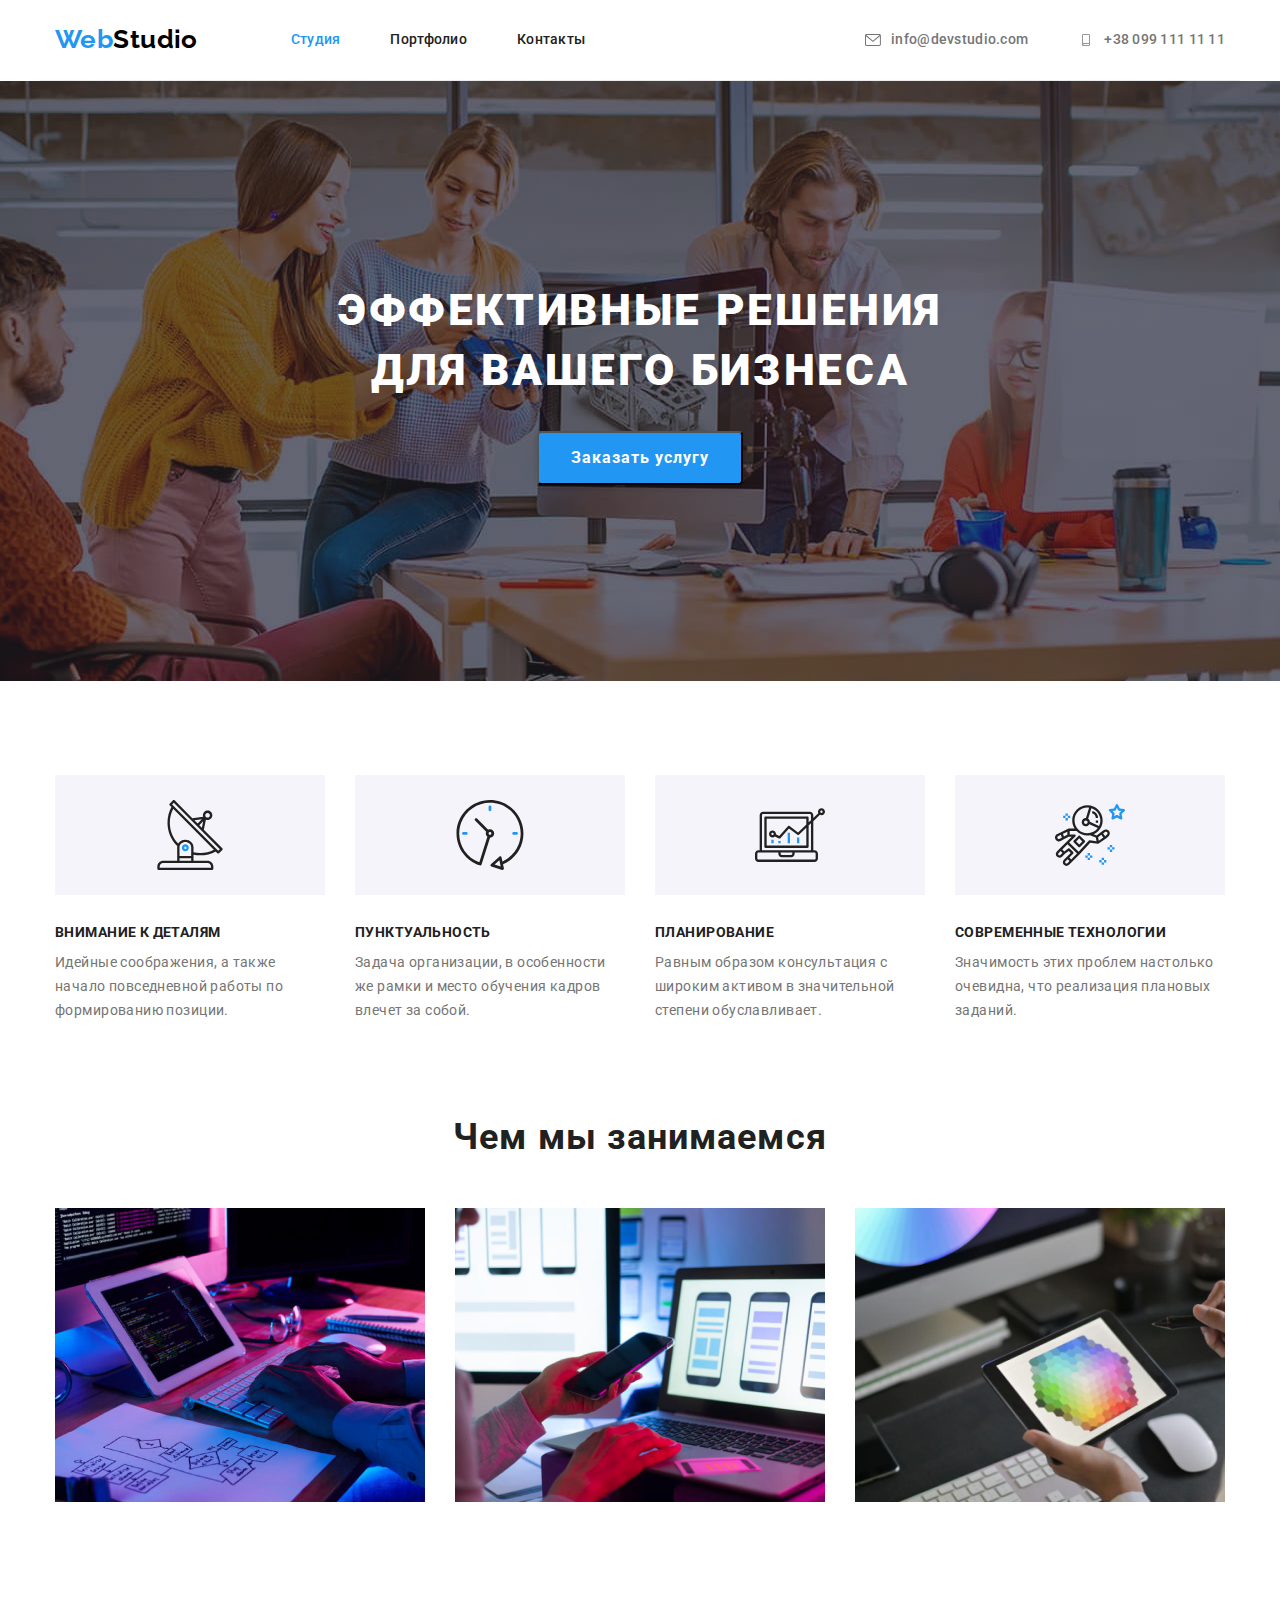
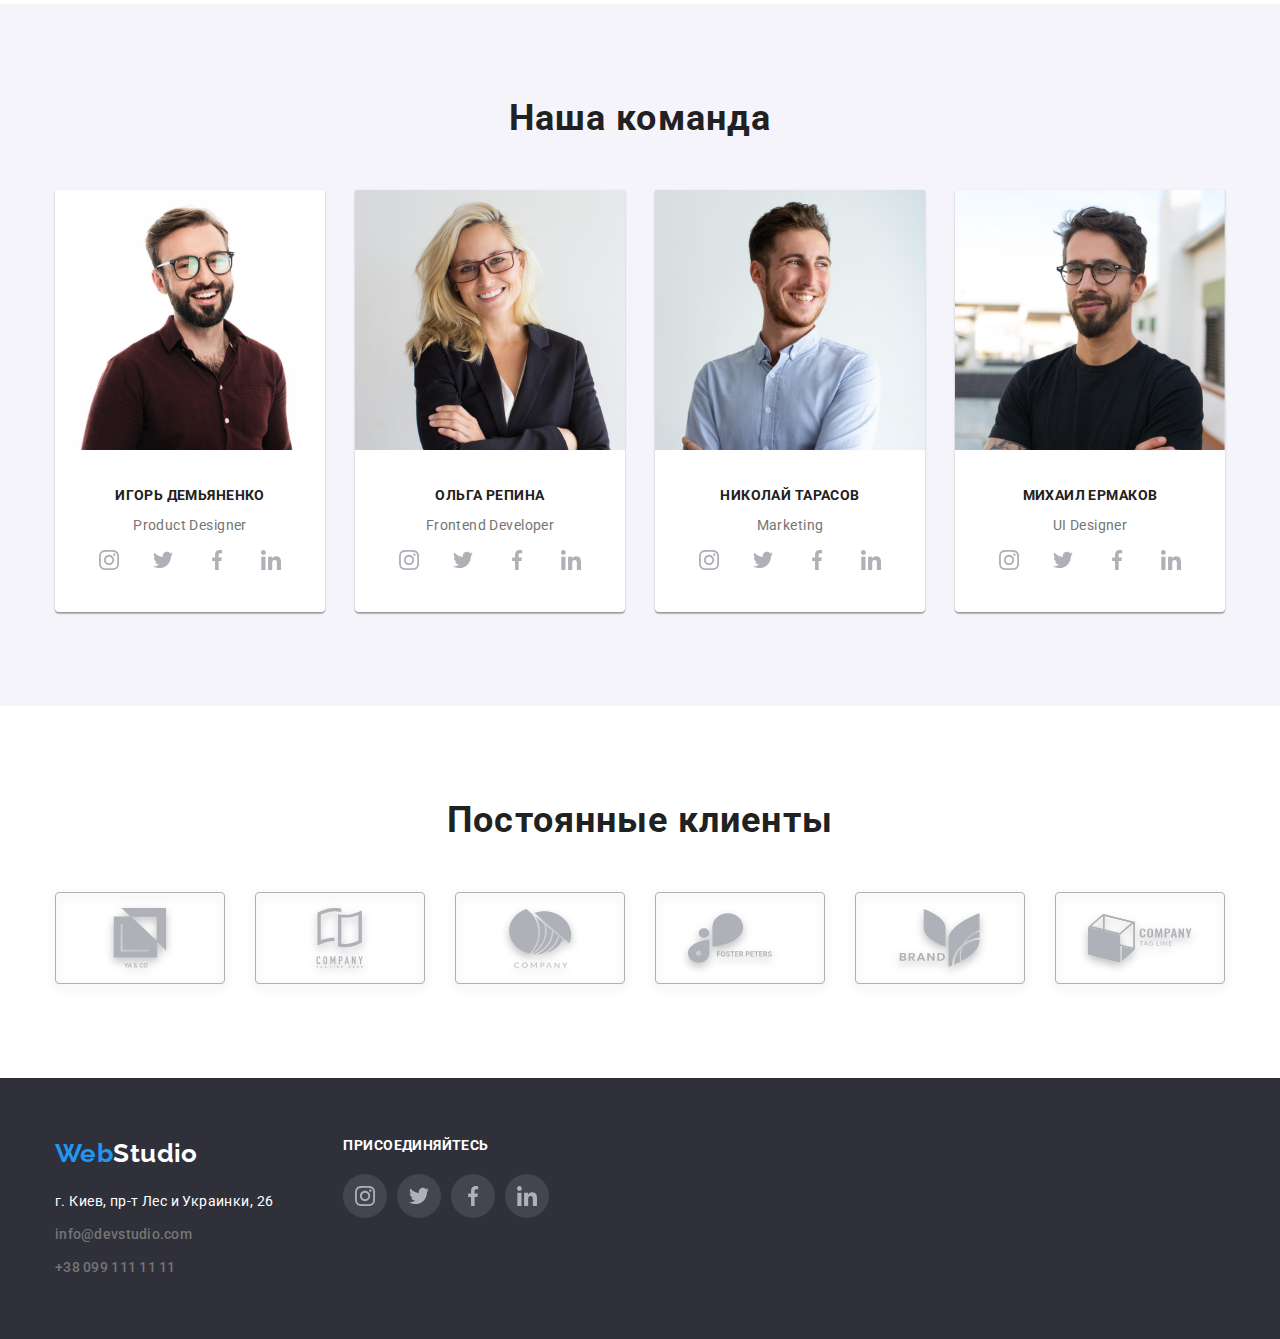
==== commit 50b0bd86: "исправил ошибки" ====
--- a/index.html
+++ b/index.html
@@ -175,37 +175,37 @@
               <div class="staff-member">
                 <h3 class="section-title staff">Игорь Демьяненко</h3>
                 <p class="job">Product Designer</p>
-              </div>
-              <ul class="list-team-network list">
-                <li class="network">
-                  <a class="network-link" href=""
-                    ><svg class="icon">
-                      <use href="./images/icons.svg#icon-instagram"></use>
-                    </svg>
-                  </a>
-                </li>
-                <li class="network">
-                  <a class="network-link" href=""
-                    ><svg class="icon">
-                      <use href="./images/icons.svg#icon-twitter"></use>
-                    </svg>
-                  </a>
-                </li>
-                <li class="network">
-                  <a class="network-link" href=""
-                    ><svg class="icon">
-                      <use href="./images/icons.svg#icon-facebook"></use>
-                    </svg>
-                  </a>
-                </li>
-                <li class="network">
-                  <a class="network-link" href=""
-                    ><svg class="icon">
-                      <use href="./images/icons.svg#icon-linkedin"></use>
-                    </svg>
-                  </a>
-                </li>
-              </ul>
+                <ul class="list-team-network list">
+                  <li class="network">
+                    <a class="network-link" href=""
+                      ><svg class="icon">
+                        <use href="./images/icons.svg#icon-instagram"></use>
+                      </svg>
+                    </a>
+                  </li>
+                  <li class="network">
+                    <a class="network-link" href=""
+                      ><svg class="icon">
+                        <use href="./images/icons.svg#icon-twitter"></use>
+                      </svg>
+                    </a>
+                  </li>
+                  <li class="network">
+                    <a class="network-link" href=""
+                      ><svg class="icon">
+                        <use href="./images/icons.svg#icon-facebook"></use>
+                      </svg>
+                    </a>
+                  </li>
+                  <li class="network">
+                    <a class="network-link" href=""
+                      ><svg class="icon">
+                        <use href="./images/icons.svg#icon-linkedin"></use>
+                      </svg>
+                    </a>
+                  </li>
+                </ul>
+              </div>
             </li>
             <li class="item">
               <img
@@ -218,37 +218,37 @@
               <div class="staff-member">
                 <h3 class="section-title staff">Ольга Репина</h3>
                 <p class="job">Frontend Developer</p>
-              </div>
-              <ul class="list-team-network list">
-                <li class="network">
-                  <a class="network-link" href=""
-                    ><svg class="icon">
-                      <use href="./images/icons.svg#icon-instagram"></use>
-                    </svg>
-                  </a>
-                </li>
-                <li class="network">
-                  <a class="network-link" href=""
-                    ><svg class="icon">
-                      <use href="./images/icons.svg#icon-twitter"></use>
-                    </svg>
-                  </a>
-                </li>
-                <li class="network">
-                  <a class="network-link" href=""
-                    ><svg class="icon">
-                      <use href="./images/icons.svg#icon-facebook"></use>
-                    </svg>
-                  </a>
-                </li>
-                <li class="network">
-                  <a class="network-link" href=""
-                    ><svg class="icon">
-                      <use href="./images/icons.svg#icon-linkedin"></use>
-                    </svg>
-                  </a>
-                </li>
-              </ul>
+                <ul class="list-team-network list">
+                  <li class="network">
+                    <a class="network-link" href=""
+                      ><svg class="icon">
+                        <use href="./images/icons.svg#icon-instagram"></use>
+                      </svg>
+                    </a>
+                  </li>
+                  <li class="network">
+                    <a class="network-link" href=""
+                      ><svg class="icon">
+                        <use href="./images/icons.svg#icon-twitter"></use>
+                      </svg>
+                    </a>
+                  </li>
+                  <li class="network">
+                    <a class="network-link" href=""
+                      ><svg class="icon">
+                        <use href="./images/icons.svg#icon-facebook"></use>
+                      </svg>
+                    </a>
+                  </li>
+                  <li class="network">
+                    <a class="network-link" href=""
+                      ><svg class="icon">
+                        <use href="./images/icons.svg#icon-linkedin"></use>
+                      </svg>
+                    </a>
+                  </li>
+                </ul>
+              </div>
             </li>
             <li class="item">
               <img
@@ -261,37 +261,37 @@
               <div class="staff-member">
                 <h3 class="section-title staff">Николай Тарасов</h3>
                 <p class="job">Marketing</p>
-              </div>
-              <ul class="list-team-network list">
-                <li class="network">
-                  <a class="network-link" href=""
-                    ><svg class="icon">
-                      <use href="./images/icons.svg#icon-instagram"></use>
-                    </svg>
-                  </a>
-                </li>
-                <li class="network">
-                  <a class="network-link" href=""
-                    ><svg class="icon">
-                      <use href="./images/icons.svg#icon-twitter"></use>
-                    </svg>
-                  </a>
-                </li>
-                <li class="network">
-                  <a class="network-link" href=""
-                    ><svg class="icon">
-                      <use href="./images/icons.svg#icon-facebook"></use>
-                    </svg>
-                  </a>
-                </li>
-                <li class="network">
-                  <a class="network-link" href=""
-                    ><svg class="icon">
-                      <use href="./images/icons.svg#icon-linkedin"></use>
-                    </svg>
-                  </a>
-                </li>
-              </ul>
+                <ul class="list-team-network list">
+                  <li class="network">
+                    <a class="network-link" href=""
+                      ><svg class="icon">
+                        <use href="./images/icons.svg#icon-instagram"></use>
+                      </svg>
+                    </a>
+                  </li>
+                  <li class="network">
+                    <a class="network-link" href=""
+                      ><svg class="icon">
+                        <use href="./images/icons.svg#icon-twitter"></use>
+                      </svg>
+                    </a>
+                  </li>
+                  <li class="network">
+                    <a class="network-link" href=""
+                      ><svg class="icon">
+                        <use href="./images/icons.svg#icon-facebook"></use>
+                      </svg>
+                    </a>
+                  </li>
+                  <li class="network">
+                    <a class="network-link" href=""
+                      ><svg class="icon">
+                        <use href="./images/icons.svg#icon-linkedin"></use>
+                      </svg>
+                    </a>
+                  </li>
+                </ul>
+              </div>
             </li>
             <li class="item">
               <img
@@ -304,37 +304,37 @@
               <div class="staff-member">
                 <h3 class="section-title staff">Михаил Ермаков</h3>
                 <p class="job">UI Designer</p>
-              </div>
-              <ul class="list-team-network list">
-                <li class="network">
-                  <a class="network-link" href=""
-                    ><svg class="icon">
-                      <use href="./images/icons.svg#icon-instagram"></use>
-                    </svg>
-                  </a>
-                </li>
-                <li class="network">
-                  <a class="network-link" href=""
-                    ><svg class="icon">
-                      <use href="./images/icons.svg#icon-twitter"></use>
-                    </svg>
-                  </a>
-                </li>
-                <li class="network">
-                  <a class="network-link" href=""
-                    ><svg class="icon">
-                      <use href="./images/icons.svg#icon-facebook"></use>
-                    </svg>
-                  </a>
-                </li>
-                <li class="network">
-                  <a class="network-link" href=""
-                    ><svg class="icon">
-                      <use href="./images/icons.svg#icon-linkedin"></use>
-                    </svg>
-                  </a>
-                </li>
-              </ul>
+                <ul class="list-team-network list">
+                  <li class="network">
+                    <a class="network-link" href=""
+                      ><svg class="icon">
+                        <use href="./images/icons.svg#icon-instagram"></use>
+                      </svg>
+                    </a>
+                  </li>
+                  <li class="network">
+                    <a class="network-link" href=""
+                      ><svg class="icon">
+                        <use href="./images/icons.svg#icon-twitter"></use>
+                      </svg>
+                    </a>
+                  </li>
+                  <li class="network">
+                    <a class="network-link" href=""
+                      ><svg class="icon">
+                        <use href="./images/icons.svg#icon-facebook"></use>
+                      </svg>
+                    </a>
+                  </li>
+                  <li class="network">
+                    <a class="network-link" href=""
+                      ><svg class="icon">
+                        <use href="./images/icons.svg#icon-linkedin"></use>
+                      </svg>
+                    </a>
+                  </li>
+                </ul>
+              </div>
             </li>
           </ul>
         </div>
@@ -390,61 +390,63 @@
       </section>
     </main>
     <!-- Page footer-->
-    <footer class="info container">
-      <div>
-        <div class="footer-logo">
-          <a href="./index.html" class="logo"
-            ><span class="logo-item">Web</span
-            ><span class="logo-footer">Studio</span></a
-          >
-        </div>
-        <!-- adress-->
-        <address class="address">г. Киев, пр-т Лес и Украинки, 26</address>
-        <ul class="footer-contact list">
-          <!-- Ссылка на адрес электронной почты  -->
-          <li class="item">
-            <a class="mail-link" href="malito:info@devstudio.com"
-              >info@devstudio.com</a
+    <footer class="info">
+      <div class="container">
+        <div class="address-info">
+          <div class="footer-logo">
+            <a href="./index.html" class="logo"
+              ><span class="logo-item">Web</span
+              ><span class="logo-footer">Studio</span></a
             >
-          </li>
-          <!-- Ссылка на телефонный номер -->
-          <li class="item">
-            <a class="tel-link" href="tel:+380961111111">+38 099 111 11 11</a>
-          </li>
-        </ul>
-      </div>
-      <div class="footer-net">
-        <h2 class="footer-title">Присоединяйтесь</h2>
-        <ul class="footer-network-list list">
-          <li class="footer-network">
-            <a class="network-link" href=""
-              ><svg class="icon">
-                <use href="./images/icons.svg#icon-instagram"></use>
-              </svg>
-            </a>
-          </li>
-          <li class="footer-network">
-            <a class="network-link" href=""
-              ><svg class="icon">
-                <use href="./images/icons.svg#icon-twitter"></use>
-              </svg>
-            </a>
-          </li>
-          <li class="footer-network">
-            <a class="network-link" href=""
-              ><svg class="icon">
-                <use href="./images/icons.svg#icon-facebook"></use>
-              </svg>
-            </a>
-          </li>
-          <li class="footer-network">
-            <a class="network-link" href=""
-              ><svg class="icon">
-                <use href="./images/icons.svg#icon-linkedin"></use>
-              </svg>
-            </a>
-          </li>
-        </ul>
+          </div>
+          <!-- adress-->
+          <address class="address">г. Киев, пр-т Лес и Украинки, 26</address>
+          <ul class="footer-contact list">
+            <!-- Ссылка на адрес электронной почты  -->
+            <li class="item">
+              <a class="mail-link" href="malito:info@devstudio.com"
+                >info@devstudio.com</a
+              >
+            </li>
+            <!-- Ссылка на телефонный номер -->
+            <li class="item">
+              <a class="tel-link" href="tel:+380961111111">+38 099 111 11 11</a>
+            </li>
+          </ul>
+        </div>
+        <div class="footer-net">
+          <h2 class="footer-title">Присоединяйтесь</h2>
+          <ul class="footer-network-list list">
+            <li class="footer-network">
+              <a class="network-link" href=""
+                ><svg class="icon">
+                  <use href="./images/icons.svg#icon-instagram"></use>
+                </svg>
+              </a>
+            </li>
+            <li class="footer-network">
+              <a class="network-link" href=""
+                ><svg class="icon">
+                  <use href="./images/icons.svg#icon-twitter"></use>
+                </svg>
+              </a>
+            </li>
+            <li class="footer-network">
+              <a class="network-link" href=""
+                ><svg class="icon">
+                  <use href="./images/icons.svg#icon-facebook"></use>
+                </svg>
+              </a>
+            </li>
+            <li class="footer-network">
+              <a class="network-link" href=""
+                ><svg class="icon">
+                  <use href="./images/icons.svg#icon-linkedin"></use>
+                </svg>
+              </a>
+            </li>
+          </ul>
+        </div>
       </div>
     </footer>
   </body>
--- a/css/style.css
+++ b/css/style.css
@@ -246,7 +246,8 @@
   background-color: var(--accent-color);
 }
 
-.button-primary:hover {
+.button-primary:hover,
+.button-primary:focus {
   color: var(--title-text-color);
   background-color: var(--primary-white-color);
 }
@@ -347,15 +348,13 @@
 
 .staff-member {
   padding-top: 30px;
-  padding-bottom: 16px;
-}
-
+  padding-bottom: 30px;
+}
 /*  -----------------------Социальные сети SVG-icon---------------------- */
 
 .list-team-network {
   display: flex;
   justify-content: center;
-  padding-bottom: 30px;
 }
 
 .list-team .network {
@@ -374,6 +373,7 @@
   justify-content: center;
   align-items: center;
   fill: #afb1b8;
+  outline: none;
 }
 
 .network .icon {
@@ -382,7 +382,8 @@
   height: 20px;
 }
 
-.network-link:hover {
+.network-link:hover,
+.network-link:focus {
   background-color: var(--accent-color);
   fill: var(--primary-white-color);
 }
@@ -419,15 +420,16 @@
   width: 170px;
   height: 92px;
   border: 1px solid #afb1b8;
+  fill: #afb1b8;
   filter: drop-shadow(0px 4px 4px rgba(0, 0, 0, 0.25));
   border-radius: 4px;
+  outline: none;
 }
 
 .company-link .icon {
   display: block;
   width: 106px;
   height: 60px;
-  fill: #afb1b8;
 }
 
 .client .item {
@@ -439,10 +441,9 @@
 }
 
 .company-link:hover,
-.company-link .icon:hover,
-.company-link .icon:focus {
+.company-link:focus {
+  border: 1px solid var(--accent-color);
   fill: var(--accent-color);
-  border-color: var(--accent-color);
 }
 
 /* -----------------------------------------main portfolio-------------------------------- */
@@ -455,19 +456,19 @@
   text-align: center;
 }
 
-.filtr-our-product {
-  text-decoration: none;
-}
-
-/* кнопки portfolio */
+/* ------------кнопки portfolio------------------ */
 .btn-filtr {
   margin-bottom: 50px;
   display: flex;
   justify-content: center;
 }
-.btn-filtr .btn.current {
+
+.btn-filtr .cursors.btn:hover,
+.btn-filtr .cursors.btn:focus {
   color: var(--primary-white-color);
   background-color: var(--accent-color);
+  box-shadow: 0px 3px 1px rgba(0, 0, 0, 0.1), 0px 1px 2px rgba(0, 0, 0, 0.08),
+    0px 2px 2px rgba(0, 0, 0, 0.12);
 }
 
 .btn-filtr .btn {
@@ -477,18 +478,7 @@
   text-align: center;
   letter-spacing: 0.03em;
   color: #212121;
-}
-
-.btn-filtr .btn:hover,
-.btn-filtr .btn:focus {
-  color: var(--accent-color);
-  box-shadow: 0px 3px 1px rgba(0, 0, 0, 0.1), 0px 1px 2px rgba(0, 0, 0, 0.08),
-    0px 2px 2px rgba(0, 0, 0, 0.12);
-}
-
-.btn-filtr .btn.current:hover,
-.btn-filtr .btn.current:focus {
-  background-color: var(--primary-white-color);
+  outline: none;
 }
 
 .btn-filtr .item + .item {
@@ -504,21 +494,31 @@
   border: none;
 }
 
+/* ----------------------feature-list-------------------- */
+
 .feature-list {
   display: flex;
   flex-wrap: wrap;
   justify-content: center;
 }
 
-.feature-list > .element:hover {
-  box-shadow: 0px 1px 1px rgba(0, 0, 0, 0.12), 0px 4px 4px rgba(0, 0, 0, 0.06),
-    1px 4px 6px rgba(0, 0, 0, 0.16);
+.filtr-our-product {
+  display: block;
+  text-decoration: none;
 }
 
 .element {
+  outline: none;
   width: 370px;
   margin-right: 30px;
   margin-bottom: 30px;
+}
+
+.filtr-our-product:hover,
+.filtr-our-product:focus {
+  outline: none;
+  box-shadow: 0px 1px 1px rgba(0, 0, 0, 0.12), 0px 4px 4px rgba(0, 0, 0, 0.06),
+    1px 4px 6px rgba(0, 0, 0, 0.16);
 }
 
 .element:nth-child(3n) {
@@ -559,10 +559,14 @@
 /* ---------------------------------------footer info------------------------------------*/
 .info {
   display: flex;
-  align-items: baseline;
   padding-top: 60px;
   padding-bottom: 60px;
   background: var(--background-color-accent);
+}
+
+.address-info {
+  float: left;
+  align-items: baseline;
 }
 
 .footer-logo {
@@ -604,6 +608,7 @@
 }
 
 .footer-net {
+  float: left;
   margin-left: 70px;
 }
 
@@ -631,7 +636,6 @@
 }
 
 .footer-network-list .network-link {
-  display: flex;
   width: 44px;
   height: 44px;
   border-radius: 50%;
@@ -639,6 +643,7 @@
   align-items: center;
   fill: #afb1b8;
   background-color: #ffffff1a;
+  outline: none;
 }
 
 .footer-network .icon {
@@ -647,7 +652,8 @@
   height: 20px;
 }
 
-.network-link:hover {
+.network-link:hover,
+.network-link:focus {
   background-color: var(--accent-color);
   fill: var(--primary-white-color);
 }
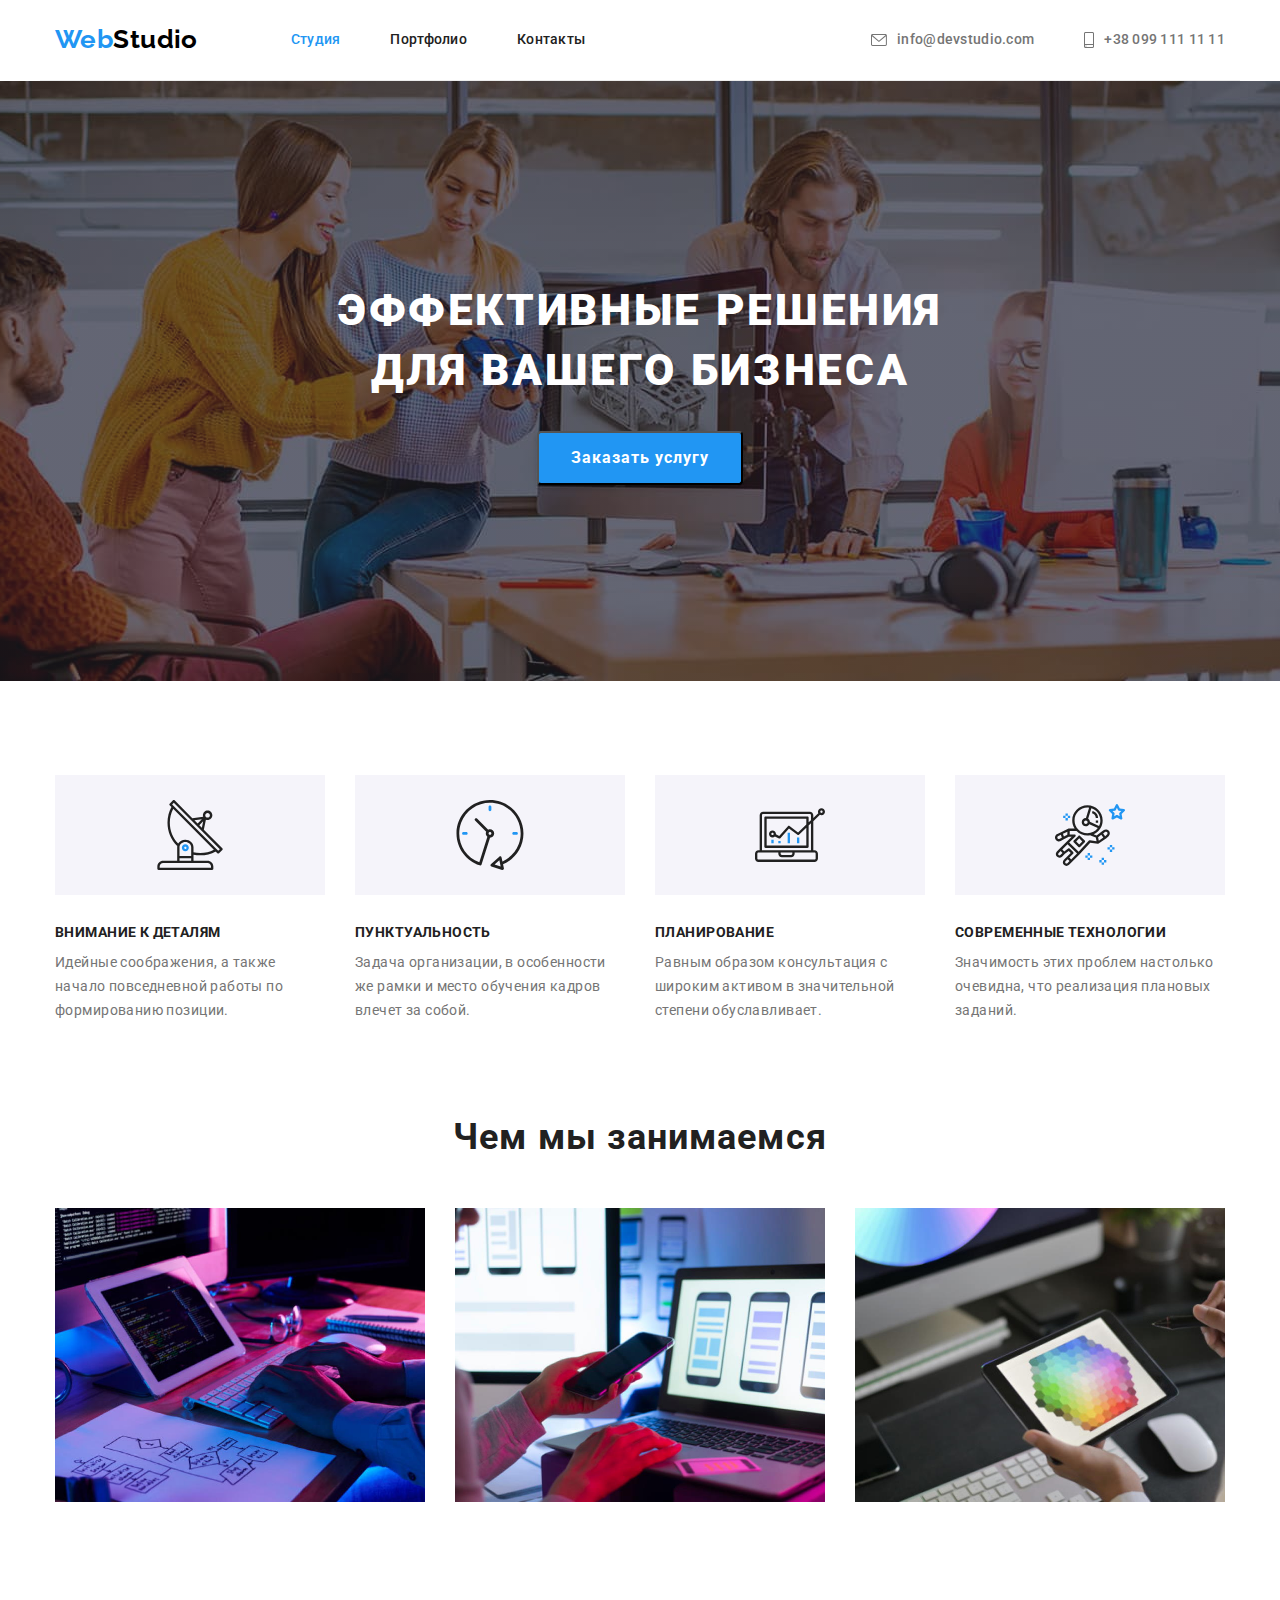
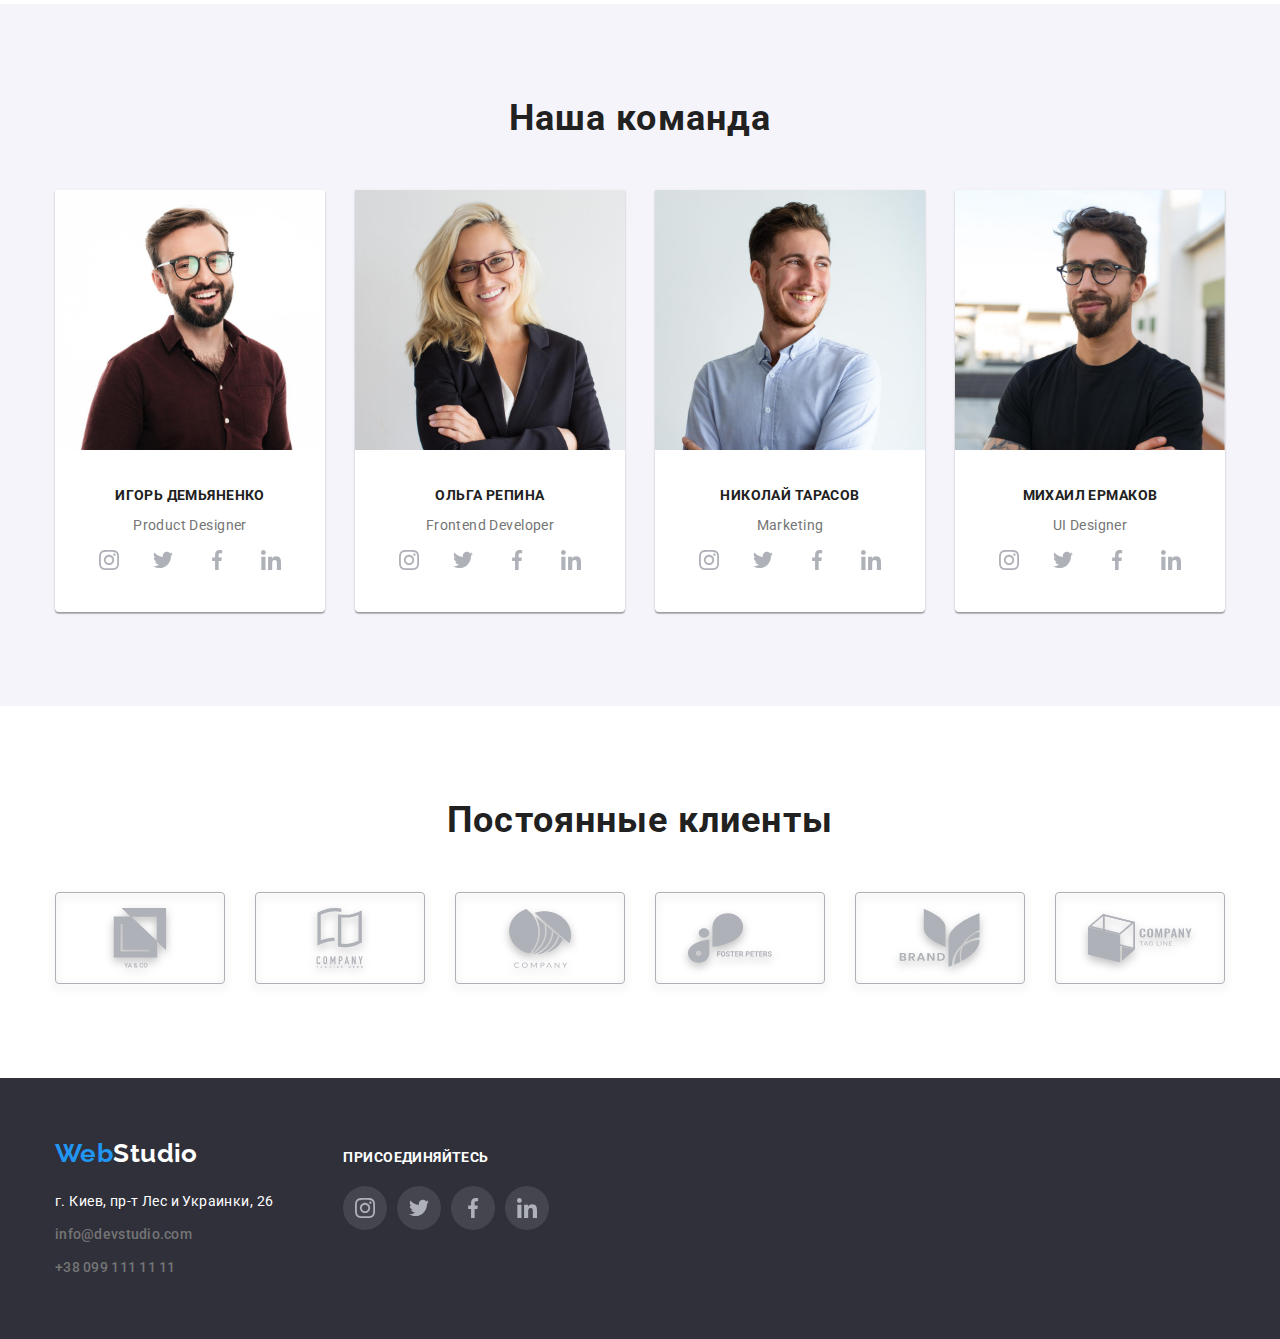
==== commit a8ca2416: "Последние правки №4 работы" ====
--- a/index.html
+++ b/index.html
@@ -50,7 +50,7 @@
         <!-- Ссылка на телефонный номер -->
         <li class="item">
           <a class="tel-link" href="tel:+380961111111">
-            <svg class="icon-envelope">
+            <svg class="icon-smartphone">
               <use href="./images/icons.svg#icon-smartphone"></use>
             </svg>
             +38 099 111 11 11</a
@@ -391,7 +391,7 @@
     </main>
     <!-- Page footer-->
     <footer class="info">
-      <div class="container">
+      <div class="container footer-container">
         <div class="address-info">
           <div class="footer-logo">
             <a href="./index.html" class="logo"
--- a/css/style.css
+++ b/css/style.css
@@ -149,6 +149,7 @@
   color: var(--primary-text-color);
   fill: var(--primary-text-color);
 }
+
 .icon-envelope {
   width: 16px;
   height: 12px;
@@ -564,8 +565,8 @@
   background: var(--background-color-accent);
 }
 
-.address-info {
-  float: left;
+.footer-container {
+  display: flex;
   align-items: baseline;
 }
 
